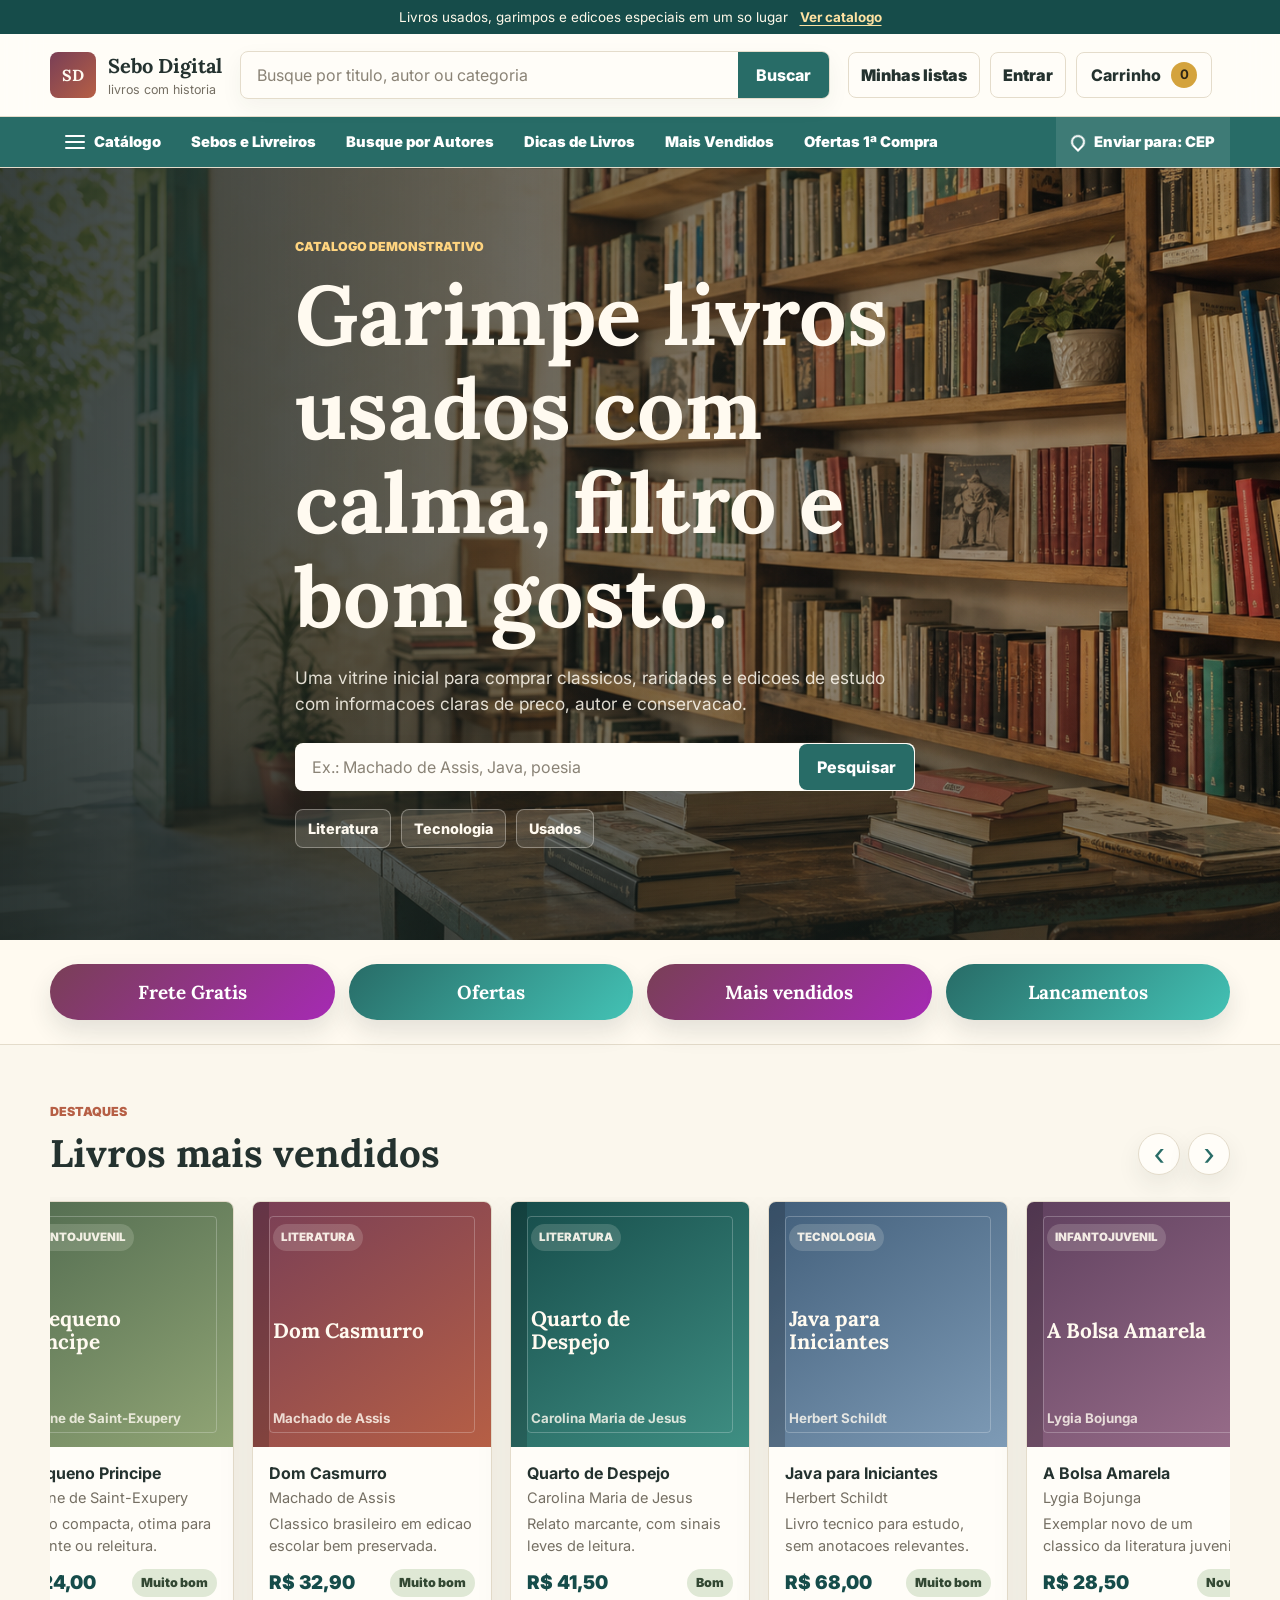
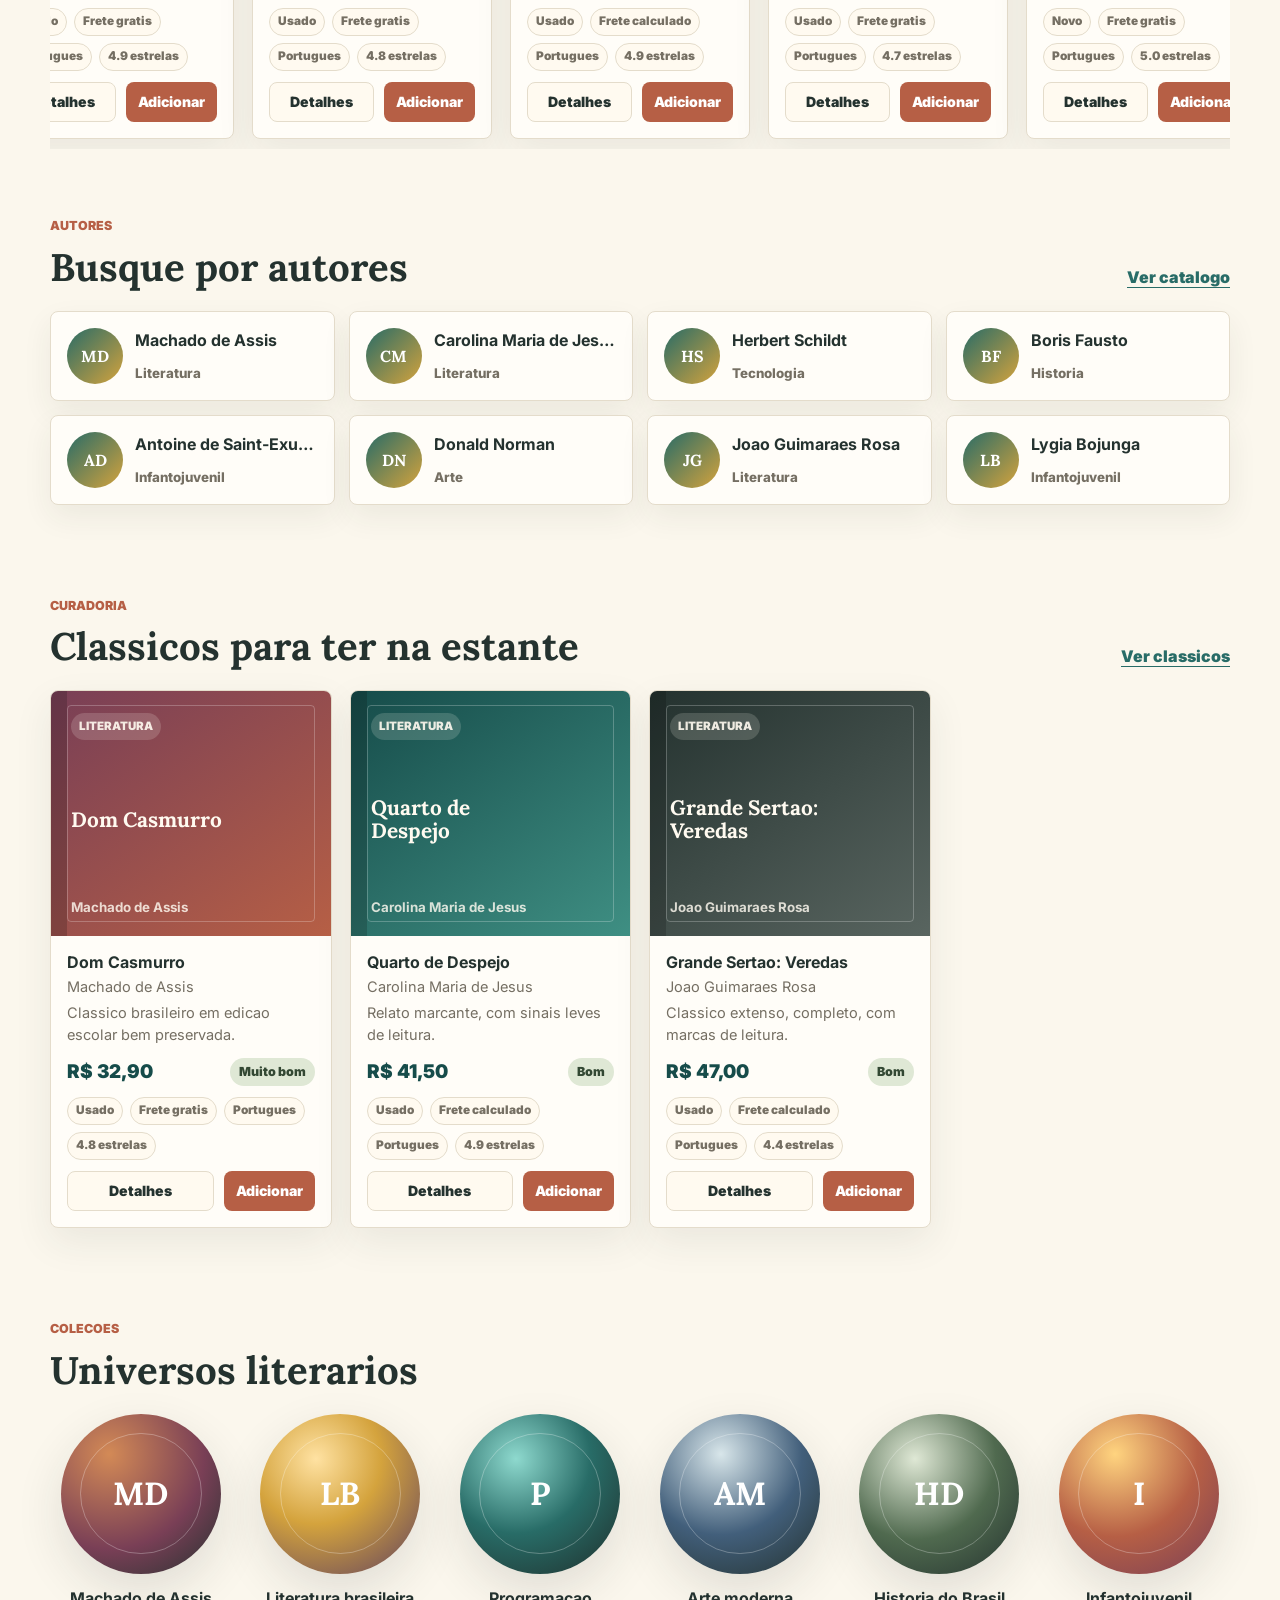
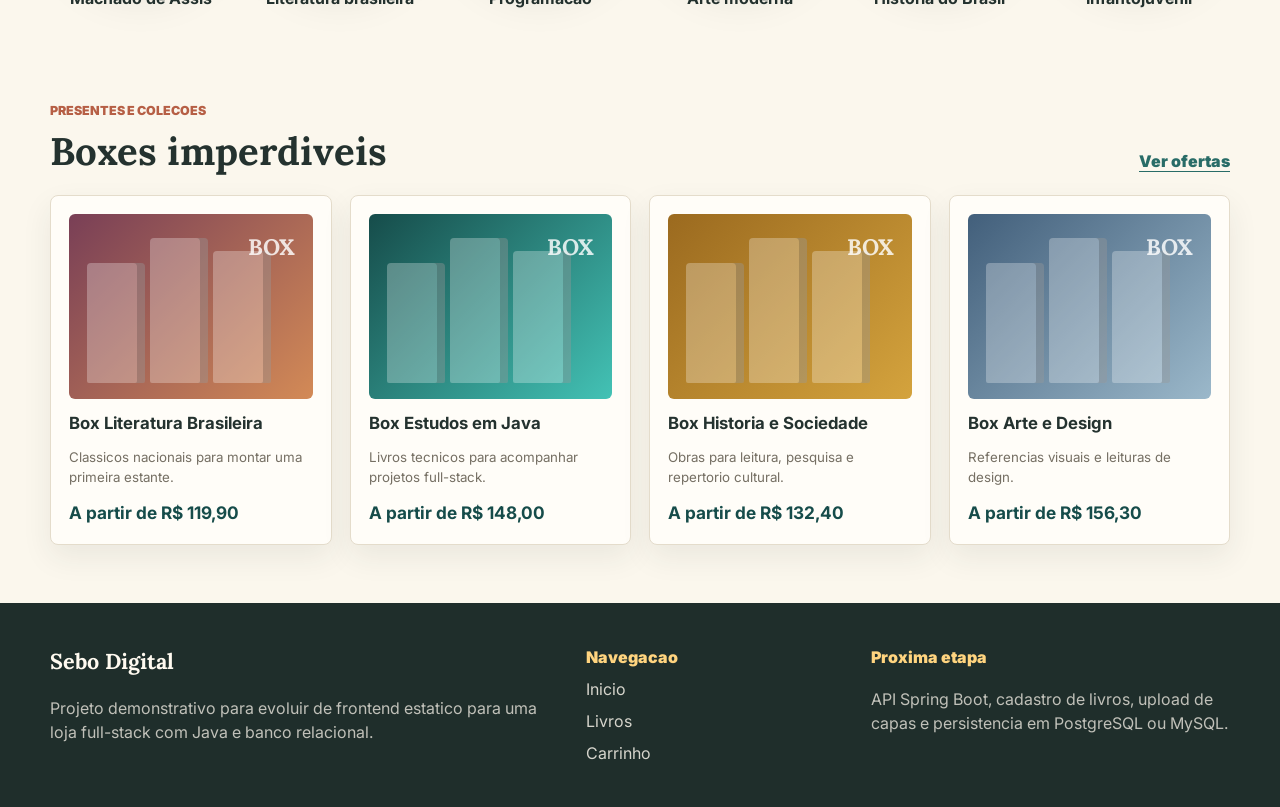
==== index.html @ 5de8d4dc "Add delivery ZIP code nav link" ====
<!DOCTYPE html>
<html lang="pt-BR">
<head>
  <meta charset="UTF-8">
  <meta name="viewport" content="width=device-width, initial-scale=1.0">
  <title>Sebo Digital | Livros usados com curadoria</title>
  <meta name="description" content="Sebo virtual demonstrativo com livros usados, raridades, categorias e carrinho de intencao de compra.">
  <link rel="preconnect" href="https://fonts.googleapis.com">
  <link rel="preconnect" href="https://fonts.gstatic.com" crossorigin>
  <link href="https://fonts.googleapis.com/css2?family=Inter:wght@400;500;600;700;800&family=Lora:wght@500;600;700&display=swap" rel="stylesheet">
  <link rel="stylesheet" href="assets/css/styles.css">
</head>
<body data-page="home">
  <header class="site-header">
    <div class="top-strip">
      <span>Livros usados, garimpos e edicoes especiais em um so lugar</span>
      <a href="livros.html">Ver catalogo</a>
    </div>

    <div class="header-main shell">
      <a class="brand" href="index.html" aria-label="Sebo Digital - inicio">
        <span class="brand-mark">SD</span>
        <span>
          <strong>Sebo Digital</strong>
          <small>livros com historia</small>
        </span>
      </a>

      <form class="header-search" data-search-form>
        <label class="sr-only" for="global-search">Buscar livro, autor ou categoria</label>
        <input id="global-search" name="q" type="search" placeholder="Busque por titulo, autor ou categoria">
        <button type="submit">Buscar</button>
      </form>

      <button class="menu-toggle" type="button" aria-label="Abrir menu" aria-expanded="false" data-menu-toggle>
        <span></span>
        <span></span>
        <span></span>
      </button>

      <div class="header-actions">
        <a class="wishlist-link" href="login.html?next=listas">Minhas listas</a>
        <div class="account-menu" data-account-menu>
          <a class="account-trigger" href="login.html" aria-haspopup="true" aria-expanded="false" data-account-trigger>Entrar</a>
          <div class="account-dropdown" role="menu">
            <a href="login.html">Acessar ou criar conta</a>
            <a href="login.html?next=pedidos">Meus pedidos</a>
            <a href="login.html?next=conta">Minha conta</a>
          </div>
        </div>
        <a class="cart-link" href="carrinho.html" aria-label="Ver carrinho">
          <span>Carrinho</span>
          <strong data-cart-count>0</strong>
        </a>
      </div>
    </div>

    <nav class="site-nav" data-site-nav>
      <div class="shell nav-inner">
        <div class="catalog-menu" data-catalog-menu>
          <a class="catalog-trigger" href="livros.html" aria-haspopup="true" aria-expanded="false" data-catalog-trigger>
            <span class="trigger-lines" aria-hidden="true"><span></span><span></span><span></span></span>
            Catálogo
          </a>
          <div class="mega-menu" role="menu">
            <div class="mega-feature">
              <span>Garimpo rápido</span>
              <strong>Explore livros usados por tema, estado e tipo de leitura.</strong>
              <a href="livros.html">Ver todos os livros</a>
            </div>
            <div class="mega-columns">
              <a href="livros.html?categoria=Literatura">Literatura brasileira</a>
              <a href="livros.html?categoria=Historia">História geral</a>
              <a href="livros.html?categoria=Infantojuvenil">Infantojuvenil</a>
              <a href="livros.html?categoria=Arte">Arte e design</a>
              <a href="livros.html?categoria=Tecnologia">Tecnologia</a>
              <a href="livros.html?frete=gratis">Frete gratis</a>
              <a href="livros.html?preco_max=40">Preço amigo</a>
              <a href="livros.html?categoria=Literatura&q=classico">Clássicos</a>
              <a href="livros.html">Ver todas as categorias</a>
            </div>
            <div class="mega-spotlight">
              <span>Destaque</span>
              <strong>Livros técnicos e profissionais</strong>
              <p>Uma área boa para estudar Java, design e produto sem pagar preço de livro novo.</p>
            </div>
          </div>
        </div>
        <a href="livros.html">Sebos e Livreiros</a>
        <a href="livros.html">Busque por Autores</a>
        <a href="index.html#dicas">Dicas de Livros</a>
        <a href="livros.html?ordenar=mais-vendidos">Mais Vendidos</a>
        <a href="livros.html?promo=true">Ofertas 1ª Compra</a>
        <a class="shipping-link" href="livros.html?frete=gratis">Enviar para: CEP</a>
      </div>
    </nav>
  </header>

  <main>
    <section class="home-hero">
      <div class="hero-media" role="img" aria-label="Interior acolhedor de uma livraria de livros usados"></div>
      <div class="shell hero-content">
        <p class="eyebrow">Catalogo demonstrativo</p>
        <h1>Garimpe livros usados com calma, filtro e bom gosto.</h1>
        <p class="hero-copy">Uma vitrine inicial para comprar classicos, raridades e edicoes de estudo com informacoes claras de preco, autor e conservacao.</p>
        <form class="hero-search" data-search-form>
          <label class="sr-only" for="hero-search">Buscar no catalogo</label>
          <input id="hero-search" name="q" type="search" placeholder="Ex.: Machado de Assis, Java, poesia">
          <button type="submit">Pesquisar</button>
        </form>
        <div class="hero-quick-links" aria-label="Categorias em destaque">
          <a href="livros.html?categoria=Literatura">Literatura</a>
          <a href="livros.html?categoria=Tecnologia">Tecnologia</a>
          <a href="livros.html?tipo=Usado">Usados</a>
        </div>
      </div>
    </section>

    <section class="section-band">
      <div class="shell promo-actions" aria-label="Atalhos de compra">
        <a class="promo-pill promo-pill-a" href="livros.html?frete=gratis">Frete Gratis</a>
        <a class="promo-pill promo-pill-b" href="livros.html?promo=true">Ofertas</a>
        <a class="promo-pill promo-pill-a" href="livros.html?ordenar=mais-vendidos">Mais vendidos</a>
        <a class="promo-pill promo-pill-b" href="livros.html?ano=2021">Lancamentos</a>
      </div>
    </section>

    <section class="content-section shell best-seller-section">
      <div class="section-heading">
        <div>
          <p class="eyebrow">Destaques</p>
          <h2>Livros mais vendidos</h2>
        </div>
        <div class="shelf-controls" aria-label="Controles da vitrine de mais vendidos">
          <button type="button" data-shelf-prev aria-label="Voltar livros">‹</button>
          <button type="button" data-shelf-next aria-label="Avancar livros">›</button>
        </div>
      </div>
      <div class="book-shelf" id="best-seller-shelf" tabindex="0" aria-label="Lista horizontal de livros mais vendidos"></div>
    </section>

    <section class="content-section shell discovery-section" id="dicas">
      <div class="section-heading">
        <div>
          <p class="eyebrow">Autores</p>
          <h2>Busque por autores</h2>
        </div>
        <a class="text-link" href="livros.html">Ver catalogo</a>
      </div>
      <div class="author-strip" id="author-strip"></div>
    </section>

    <section class="content-section shell discovery-section">
      <div class="section-heading">
        <div>
          <p class="eyebrow">Curadoria</p>
          <h2>Classicos para ter na estante</h2>
        </div>
        <a class="text-link" href="livros.html?categoria=Literatura">Ver classicos</a>
      </div>
      <div class="book-grid compact-grid" id="classic-books"></div>
    </section>

    <section class="content-section shell discovery-section">
      <div class="section-heading">
        <div>
          <p class="eyebrow">Colecoes</p>
          <h2>Universos literarios</h2>
        </div>
      </div>
      <div class="universe-grid" id="literary-universes"></div>
    </section>

    <section class="content-section shell discovery-section">
      <div class="section-heading">
        <div>
          <p class="eyebrow">Presentes e colecoes</p>
          <h2>Boxes imperdiveis</h2>
        </div>
        <a class="text-link" href="livros.html?promo=true">Ver ofertas</a>
      </div>
      <div class="box-grid" id="box-sets"></div>
    </section>
  </main>

  <footer class="site-footer">
    <div class="shell footer-grid">
      <div>
        <strong>Sebo Digital</strong>
        <p>Projeto demonstrativo para evoluir de frontend estatico para uma loja full-stack com Java e banco relacional.</p>
      </div>
      <div>
        <span>Navegacao</span>
        <a href="index.html">Inicio</a>
        <a href="livros.html">Livros</a>
        <a href="carrinho.html">Carrinho</a>
      </div>
      <div>
        <span>Proxima etapa</span>
        <p>API Spring Boot, cadastro de livros, upload de capas e persistencia em PostgreSQL ou MySQL.</p>
      </div>
    </div>
  </footer>

  <script src="assets/js/app.js"></script>
</body>
</html>
---- assets/css/styles.css ----
:root {
  --paper: #fbf7ed;
  --paper-strong: #f2ead8;
  --surface: #fffdf8;
  --surface-muted: #f7f2e7;
  --ink: #24322f;
  --ink-soft: #40514d;
  --muted: #756f63;
  --line: #e4dccb;
  --teal: #286c67;
  --teal-dark: #164c4a;
  --clay: #b65f45;
  --wine: #793f56;
  --gold: #d4a33d;
  --sage: #dfe8d5;
  --sky: #d8e6ea;
  --shadow: 0 18px 48px rgba(31, 42, 38, 0.12);
  --radius: 8px;
  --shell: min(1180px, calc(100% - 32px));
}

* {
  box-sizing: border-box;
}

html {
  scroll-behavior: smooth;
}

body {
  margin: 0;
  min-width: 320px;
  background: var(--paper);
  color: var(--ink);
  font-family: Inter, system-ui, -apple-system, BlinkMacSystemFont, "Segoe UI", sans-serif;
  font-size: 16px;
  line-height: 1.5;
}

body.nav-open {
  overflow: hidden;
}

img,
svg {
  display: block;
  max-width: 100%;
}

a {
  color: inherit;
  text-decoration: none;
}

button,
input,
select {
  font: inherit;
}

button {
  cursor: pointer;
}

:focus-visible {
  outline: 3px solid rgba(212, 163, 61, 0.65);
  outline-offset: 3px;
}

.shell {
  width: var(--shell);
  margin-inline: auto;
}

.sr-only {
  position: absolute;
  width: 1px;
  height: 1px;
  padding: 0;
  margin: -1px;
  overflow: hidden;
  clip: rect(0, 0, 0, 0);
  white-space: nowrap;
  border: 0;
}

.site-header {
  position: sticky;
  top: 0;
  z-index: 50;
  background: rgba(255, 253, 248, 0.95);
  border-bottom: 1px solid var(--line);
  backdrop-filter: blur(18px);
}

.top-strip {
  display: flex;
  align-items: center;
  justify-content: center;
  gap: 12px;
  min-height: 34px;
  padding: 6px 16px;
  background: var(--teal-dark);
  color: #fff9ea;
  font-size: 0.84rem;
}

.top-strip a {
  color: #ffe2a2;
  font-weight: 700;
  text-decoration: underline;
  text-decoration-thickness: 1px;
  text-underline-offset: 3px;
}

.header-main {
  display: grid;
  grid-template-columns: auto minmax(260px, 1fr) auto auto;
  align-items: center;
  gap: 18px;
  min-height: 82px;
}

.brand {
  display: inline-flex;
  align-items: center;
  gap: 12px;
  min-width: max-content;
}

.brand-mark {
  display: grid;
  place-items: center;
  width: 46px;
  height: 46px;
  border-radius: var(--radius);
  background: linear-gradient(135deg, var(--wine), var(--clay));
  color: #fffaf0;
  font-family: Lora, Georgia, serif;
  font-weight: 700;
}

.brand strong,
.brand small {
  display: block;
}

.brand strong {
  font-family: Lora, Georgia, serif;
  font-size: 1.25rem;
}

.brand small {
  color: var(--muted);
  font-size: 0.78rem;
}

.header-search,
.hero-search {
  display: grid;
  grid-template-columns: minmax(0, 1fr) auto;
  align-items: center;
  width: 100%;
  border: 1px solid var(--line);
  border-radius: var(--radius);
  background: var(--surface);
  box-shadow: 0 8px 22px rgba(36, 50, 47, 0.05);
  overflow: hidden;
}

.header-search input,
.hero-search input,
.filter-group input,
.filter-group select {
  width: 100%;
  min-height: 46px;
  border: 0;
  background: transparent;
  color: var(--ink);
}

.header-search input,
.hero-search input {
  padding: 0 16px;
}

.header-search input::placeholder,
.hero-search input::placeholder,
.filter-group input::placeholder {
  color: #8a8376;
}

.header-search button,
.hero-search button,
.primary-button,
.ghost-button,
.danger-button {
  display: inline-flex;
  align-items: center;
  justify-content: center;
  min-height: 46px;
  border: 0;
  border-radius: var(--radius);
  font-weight: 800;
}

.header-search button,
.hero-search button,
.primary-button {
  padding: 0 18px;
  background: var(--teal);
  color: #fff;
}

.header-search button {
  border-radius: 0;
}

.header-search button:hover,
.hero-search button:hover,
.primary-button:hover {
  background: var(--teal-dark);
}

.primary-button:disabled {
  cursor: not-allowed;
  background: #9fb7b3;
}

.header-actions {
  display: flex;
  align-items: center;
  justify-content: flex-end;
  gap: 10px;
}

.wishlist-link,
.account-trigger {
  display: inline-flex;
  align-items: center;
  justify-content: center;
  min-height: 46px;
  padding: 0 12px;
  border: 1px solid var(--line);
  border-radius: var(--radius);
  background: var(--surface);
  color: var(--ink);
  font-weight: 900;
  white-space: nowrap;
}

.wishlist-link:hover,
.account-menu:hover .account-trigger,
.account-menu:focus-within .account-trigger,
.account-menu.is-account-open .account-trigger {
  border-color: rgba(40, 108, 103, 0.4);
  color: var(--teal);
}

.account-menu {
  position: relative;
}

.account-dropdown {
  position: absolute;
  top: calc(100% + 10px);
  right: 0;
  z-index: 70;
  display: grid;
  min-width: 220px;
  padding: 8px;
  border: 1px solid var(--line);
  border-radius: var(--radius);
  background: var(--surface);
  box-shadow: var(--shadow);
  opacity: 0;
  visibility: hidden;
  transform: translateY(-6px);
  pointer-events: none;
  transition: opacity 160ms ease, transform 160ms ease, visibility 160ms ease;
}

.account-menu:hover .account-dropdown,
.account-menu:focus-within .account-dropdown,
.account-menu.is-account-open .account-dropdown {
  opacity: 1;
  visibility: visible;
  transform: translateY(0);
  pointer-events: auto;
}

.account-dropdown a {
  display: flex;
  align-items: center;
  min-height: 42px;
  padding: 9px 10px;
  border-radius: 6px;
  color: var(--ink-soft);
  font-weight: 800;
}

.account-dropdown a:hover {
  background: #fffaf0;
  color: var(--teal);
}

.cart-link {
  display: inline-flex;
  align-items: center;
  justify-content: center;
  gap: 10px;
  min-height: 46px;
  padding: 0 14px;
  border: 1px solid var(--line);
  border-radius: var(--radius);
  background: var(--surface);
  color: var(--ink);
  font-weight: 800;
}

.cart-link strong {
  display: grid;
  place-items: center;
  min-width: 26px;
  height: 26px;
  padding: 0 7px;
  border-radius: 999px;
  background: var(--gold);
  color: #2e2615;
  font-size: 0.82rem;
}

.menu-toggle {
  display: none;
  width: 46px;
  height: 46px;
  border: 1px solid var(--line);
  border-radius: var(--radius);
  background: var(--surface);
  padding: 11px;
}

.menu-toggle span {
  display: block;
  height: 2px;
  margin: 5px 0;
  border-radius: 999px;
  background: var(--ink);
}

.site-nav {
  border-top: 1px solid var(--line);
  background: var(--teal);
  color: #fff;
}

.nav-inner {
  display: flex;
  align-items: center;
  gap: 0;
  min-height: 50px;
  position: relative;
}

.nav-inner > a,
.catalog-trigger {
  flex: 0 0 auto;
  display: inline-flex;
  align-items: center;
  gap: 9px;
  min-height: 50px;
  padding: 0 15px;
  color: #fff;
  font-size: 0.92rem;
  font-weight: 900;
}

.nav-inner > a:hover,
.catalog-menu:hover .catalog-trigger,
.catalog-menu:focus-within .catalog-trigger,
.catalog-menu.is-catalog-open .catalog-trigger {
  background: var(--teal-dark);
}

.shipping-link {
  margin-left: auto;
  background: rgba(255, 250, 240, 0.1);
}

.shipping-link::before {
  content: "";
  width: 10px;
  height: 10px;
  border: 2px solid currentColor;
  border-radius: 50% 50% 50% 0;
  transform: rotate(-45deg);
}

.catalog-menu {
  position: static;
}

.trigger-lines {
  display: grid;
  gap: 4px;
  width: 20px;
}

.trigger-lines span {
  display: block;
  height: 2px;
  border-radius: 999px;
  background: currentColor;
}

.mega-menu {
  position: absolute;
  left: 0;
  right: 0;
  top: 100%;
  z-index: 60;
  display: grid;
  grid-template-columns: 260px minmax(0, 1fr) 260px;
  gap: 24px;
  padding: 24px;
  border: 1px solid var(--line);
  border-top: 0;
  border-radius: 0 0 var(--radius) var(--radius);
  background: var(--surface);
  color: var(--ink);
  box-shadow: var(--shadow);
  opacity: 0;
  visibility: hidden;
  transform: translateY(-8px);
  pointer-events: none;
  transition: opacity 160ms ease, transform 160ms ease, visibility 160ms ease;
}

.catalog-menu:hover .mega-menu,
.catalog-menu:focus-within .mega-menu,
.catalog-menu.is-catalog-open .mega-menu {
  opacity: 1;
  visibility: visible;
  transform: translateY(0);
  pointer-events: auto;
}

.mega-feature,
.mega-spotlight {
  display: grid;
  align-content: start;
  gap: 10px;
  padding: 18px;
  border-radius: var(--radius);
}

.mega-feature {
  background: #f2dfd9;
}

.mega-spotlight {
  background: var(--sage);
}

.mega-feature span,
.mega-spotlight span {
  color: var(--clay);
  font-size: 0.76rem;
  font-weight: 900;
  text-transform: uppercase;
}

.mega-feature strong,
.mega-spotlight strong {
  font-family: Lora, Georgia, serif;
  font-size: 1.25rem;
  line-height: 1.18;
}

.mega-feature p,
.mega-spotlight p {
  margin: 0;
  color: var(--muted);
  font-size: 0.92rem;
}

.mega-feature a {
  width: fit-content;
  margin-top: 8px;
  color: var(--teal);
  font-weight: 900;
  text-decoration: underline;
  text-underline-offset: 4px;
}

.mega-columns {
  display: grid;
  grid-template-columns: repeat(3, minmax(130px, 1fr));
  gap: 12px 26px;
  align-content: start;
}

.mega-columns a {
  color: var(--ink-soft);
  font-weight: 700;
}

.mega-columns a:hover {
  color: var(--teal);
  text-decoration: underline;
  text-underline-offset: 4px;
}

.home-hero {
  position: relative;
  min-height: 560px;
  display: grid;
  align-items: center;
  isolation: isolate;
  overflow: hidden;
}

.hero-media {
  position: absolute;
  inset: 0;
  z-index: -2;
  background-image: url("../img/hero-sebo.png");
  background-position: center;
  background-size: cover;
}

.home-hero::after {
  content: "";
  position: absolute;
  inset: 0;
  z-index: -1;
  background:
    linear-gradient(90deg, rgba(20, 31, 29, 0.84), rgba(20, 31, 29, 0.5) 45%, rgba(20, 31, 29, 0.18)),
    linear-gradient(0deg, rgba(20, 31, 29, 0.4), transparent 34%);
}

.hero-content {
  max-width: 690px;
  padding: 70px 0 92px;
  color: #fffaf0;
}

.eyebrow {
  margin: 0 0 10px;
  color: var(--clay);
  font-size: 0.78rem;
  font-weight: 900;
  text-transform: uppercase;
}

.home-hero .eyebrow {
  color: #ffd47f;
}

h1,
h2,
h3 {
  margin: 0;
  font-family: Lora, Georgia, serif;
  line-height: 1.12;
}

.hero-content h1 {
  max-width: 660px;
  font-size: clamp(2.35rem, 7vw, 5.25rem);
}

.hero-copy {
  max-width: 590px;
  margin: 22px 0 26px;
  color: rgba(255, 250, 240, 0.86);
  font-size: 1.08rem;
}

.hero-search {
  max-width: 620px;
  border-color: rgba(255, 250, 240, 0.36);
}

.hero-search input {
  background: rgba(255, 253, 248, 0.96);
}

.hero-quick-links {
  display: flex;
  flex-wrap: wrap;
  gap: 10px;
  margin-top: 18px;
}

.hero-quick-links a {
  min-height: 36px;
  padding: 8px 12px;
  border: 1px solid rgba(255, 250, 240, 0.34);
  border-radius: var(--radius);
  background: rgba(255, 250, 240, 0.12);
  color: #fffaf0;
  font-size: 0.9rem;
  font-weight: 800;
}

.section-band {
  padding: 24px 0;
  background: #fffaf0;
  border-bottom: 1px solid var(--line);
}

.promo-actions {
  display: grid;
  grid-template-columns: repeat(4, minmax(0, 1fr));
  gap: 14px;
}

.promo-pill {
  display: inline-flex;
  align-items: center;
  justify-content: center;
  min-height: 56px;
  padding: 0 18px;
  border-radius: 999px;
  color: #fff;
  font-family: Lora, Georgia, serif;
  font-size: 1.18rem;
  font-weight: 900;
  text-align: center;
  box-shadow: 0 12px 24px rgba(36, 50, 47, 0.12);
}

.promo-pill-a {
  background: linear-gradient(135deg, var(--wine), #a62ab4);
}

.promo-pill-b {
  background: linear-gradient(135deg, var(--teal), #43c2b5);
}

.promo-pill:hover {
  transform: translateY(-2px);
  box-shadow: 0 16px 30px rgba(36, 50, 47, 0.16);
}

.category-grid {
  display: grid;
  grid-template-columns: repeat(4, minmax(0, 1fr));
  gap: 14px;
}

.category-tile {
  min-height: 116px;
  display: flex;
  flex-direction: column;
  justify-content: space-between;
  padding: 18px;
  border: 1px solid var(--line);
  border-radius: var(--radius);
  background: var(--surface);
}

.category-tile:nth-child(2) {
  background: linear-gradient(135deg, #fffdf8, var(--sky));
}

.category-tile:nth-child(3) {
  background: linear-gradient(135deg, #fffdf8, var(--sage));
}

.category-tile:nth-child(4) {
  background: linear-gradient(135deg, #fffdf8, #f2dfd9);
}

.category-tile span {
  font-weight: 800;
}

.category-tile strong {
  color: var(--teal);
  font-size: 0.88rem;
}

.content-section {
  padding: 58px 0;
}

.section-heading,
.results-toolbar {
  display: flex;
  align-items: end;
  justify-content: space-between;
  gap: 18px;
  margin-bottom: 22px;
}

.section-heading h2,
.page-title h1 {
  font-size: clamp(1.8rem, 3vw, 2.7rem);
}

.shelf-controls {
  display: flex;
  align-items: center;
  gap: 8px;
}

.shelf-controls button {
  display: grid;
  place-items: center;
  width: 42px;
  height: 42px;
  border: 1px solid var(--line);
  border-radius: 50%;
  background: var(--surface);
  color: var(--teal);
  font-size: 2rem;
  line-height: 1;
  box-shadow: 0 10px 24px rgba(36, 50, 47, 0.08);
}

.shelf-controls button:hover {
  background: var(--teal);
  color: #fff;
}

.text-link {
  color: var(--teal);
  font-weight: 900;
  text-decoration: underline;
  text-underline-offset: 4px;
}

.book-grid {
  display: grid;
  grid-template-columns: repeat(4, minmax(0, 1fr));
  gap: 18px;
}

.book-shelf {
  display: grid;
  grid-auto-flow: column;
  grid-auto-columns: minmax(240px, 285px);
  gap: 18px;
  overflow-x: hidden;
  overscroll-behavior-inline: contain;
  padding: 4px 2px 10px;
  scrollbar-width: none;
}

.book-shelf::-webkit-scrollbar {
  display: none;
}

.book-shelf .book-card {
  min-width: 0;
}

.compact-grid {
  grid-template-columns: repeat(4, minmax(0, 1fr));
}

.best-seller-section {
  padding-bottom: 34px;
}

.discovery-section {
  padding-top: 34px;
}

.book-card {
  display: flex;
  flex-direction: column;
  min-width: 0;
  border: 1px solid var(--line);
  border-radius: var(--radius);
  background: var(--surface);
  box-shadow: 0 14px 38px rgba(36, 50, 47, 0.08);
  overflow: hidden;
}

.book-card-body {
  display: flex;
  flex: 1;
  flex-direction: column;
  gap: 11px;
  padding: 16px;
}

.book-cover {
  position: relative;
  display: flex;
  flex-direction: column;
  justify-content: space-between;
  min-height: 245px;
  padding: 22px 20px 18px;
  color: #fffaf0;
  overflow: hidden;
}

.book-cover::before {
  content: "";
  position: absolute;
  inset: 0 auto 0 0;
  width: 16px;
  background: rgba(0, 0, 0, 0.18);
}

.book-cover::after {
  content: "";
  position: absolute;
  inset: 14px 16px;
  border: 1px solid rgba(255, 255, 255, 0.24);
  border-radius: 4px;
  pointer-events: none;
}

.book-cover strong,
.book-cover small,
.cover-category {
  position: relative;
  z-index: 1;
}

.book-cover strong {
  max-width: 13ch;
  font-family: Lora, Georgia, serif;
  font-size: 1.3rem;
  line-height: 1.12;
}

.book-cover small {
  color: rgba(255, 250, 240, 0.82);
  font-weight: 700;
}

.cover-category {
  width: fit-content;
  max-width: 100%;
  padding: 5px 8px;
  border-radius: 999px;
  background: rgba(255, 250, 240, 0.16);
  color: rgba(255, 250, 240, 0.9);
  font-size: 0.72rem;
  font-weight: 900;
  text-transform: uppercase;
}

.cover-burgundy {
  background: linear-gradient(145deg, #793f56, #b65f45);
}

.cover-teal {
  background: linear-gradient(145deg, #164c4a, #3f8f83);
}

.cover-gold {
  background: linear-gradient(145deg, #9b6a1f, #d4a33d);
}

.cover-blue {
  background: linear-gradient(145deg, #425f7b, #7e9bb6);
}

.cover-sage {
  background: linear-gradient(145deg, #506a4f, #91a575);
}

.cover-ink {
  background: linear-gradient(145deg, #24322f, #596560);
}

.cover-clay {
  background: linear-gradient(145deg, #a34d3a, #d38a56);
}

.cover-violet {
  background: linear-gradient(145deg, #60415f, #9a6e8b);
}

.book-meta {
  display: grid;
  gap: 4px;
}

.book-meta h3 {
  font-family: Inter, system-ui, sans-serif;
  font-size: 1rem;
  line-height: 1.3;
}

.book-meta p {
  margin: 0;
  color: var(--muted);
  font-size: 0.91rem;
}

.book-price-row {
  display: flex;
  align-items: center;
  justify-content: space-between;
  gap: 10px;
  margin-top: auto;
}

.price {
  color: var(--teal-dark);
  font-size: 1.18rem;
  font-weight: 900;
}

.condition-badge {
  display: inline-flex;
  align-items: center;
  min-height: 28px;
  padding: 5px 9px;
  border-radius: 999px;
  background: var(--sage);
  color: #334833;
  font-size: 0.78rem;
  font-weight: 900;
  white-space: nowrap;
}

.book-tags {
  display: flex;
  flex-wrap: wrap;
  gap: 7px;
}

.book-tags span {
  display: inline-flex;
  align-items: center;
  min-height: 25px;
  padding: 4px 8px;
  border: 1px solid var(--line);
  border-radius: 999px;
  background: #fffaf0;
  color: var(--muted);
  font-size: 0.74rem;
  font-weight: 900;
}

.book-actions {
  display: grid;
  grid-template-columns: 1fr auto;
  gap: 10px;
}

.author-strip {
  display: grid;
  grid-template-columns: repeat(4, minmax(0, 1fr));
  gap: 14px;
}

.author-chip {
  display: grid;
  grid-template-columns: 56px minmax(0, 1fr);
  gap: 12px;
  align-items: center;
  min-height: 88px;
  padding: 16px;
  border: 1px solid var(--line);
  border-radius: var(--radius);
  background: var(--surface);
  box-shadow: 0 12px 30px rgba(36, 50, 47, 0.07);
}

.author-chip span {
  grid-row: span 2;
  display: grid;
  place-items: center;
  width: 56px;
  height: 56px;
  border-radius: 50%;
  background: linear-gradient(135deg, var(--teal), var(--gold));
  color: #fff;
  font-family: Lora, Georgia, serif;
  font-weight: 900;
}

.author-chip strong {
  min-width: 0;
  overflow: hidden;
  text-overflow: ellipsis;
  white-space: nowrap;
}

.author-chip small {
  color: var(--muted);
  font-weight: 800;
}

.universe-grid {
  display: grid;
  grid-template-columns: repeat(6, minmax(0, 1fr));
  gap: 18px;
}

.universe-card {
  display: grid;
  justify-items: center;
  gap: 12px;
  color: var(--ink);
  text-align: center;
  font-weight: 900;
}

.universe-card span {
  position: relative;
  display: grid;
  place-items: center;
  width: min(100%, 160px);
  aspect-ratio: 1;
  border-radius: 50%;
  color: #fff;
  font-family: Lora, Georgia, serif;
  font-size: 2rem;
  box-shadow: var(--shadow);
  overflow: hidden;
}

.universe-card span::after {
  content: "";
  position: absolute;
  inset: 12%;
  border: 1px solid rgba(255, 255, 255, 0.28);
  border-radius: inherit;
}

.universe-wine span {
  background: radial-gradient(circle at 30% 25%, #d38a56, #793f56 58%, #24322f);
}

.universe-gold span {
  background: radial-gradient(circle at 35% 28%, #ffe2a2, #d4a33d 42%, #60415f);
}

.universe-teal span {
  background: radial-gradient(circle at 35% 28%, #8ed9ce, #286c67 48%, #1f2e2b);
}

.universe-blue span {
  background: radial-gradient(circle at 38% 25%, #d8e6ea, #425f7b 52%, #24322f);
}

.universe-sage span {
  background: radial-gradient(circle at 35% 28%, #dfe8d5, #506a4f 52%, #24322f);
}

.universe-clay span {
  background: radial-gradient(circle at 35% 25%, #ffd47f, #b65f45 52%, #793f56);
}

.box-grid {
  display: grid;
  grid-template-columns: repeat(4, minmax(0, 1fr));
  gap: 18px;
}

.box-card {
  display: grid;
  gap: 12px;
  padding: 18px;
  border: 1px solid var(--line);
  border-radius: var(--radius);
  background: var(--surface);
  box-shadow: 0 12px 30px rgba(36, 50, 47, 0.08);
}

.box-visual {
  position: relative;
  display: flex;
  align-items: end;
  gap: 5px;
  min-height: 185px;
  padding: 18px 18px 16px;
  border-radius: 6px;
  overflow: hidden;
}

.box-visual::after {
  content: "BOX";
  position: absolute;
  right: 18px;
  top: 16px;
  color: rgba(255, 255, 255, 0.82);
  font-family: Lora, Georgia, serif;
  font-size: 1.4rem;
  font-weight: 900;
}

.box-visual i {
  display: block;
  width: 28%;
  min-height: 120px;
  border-radius: 4px 4px 2px 2px;
  background: rgba(255, 255, 255, 0.28);
  box-shadow: inset -8px 0 rgba(0, 0, 0, 0.16);
}

.box-visual i:nth-child(2) {
  min-height: 145px;
}

.box-visual i:nth-child(3) {
  min-height: 132px;
}

.box-wine {
  background: linear-gradient(135deg, #793f56, #d38a56);
}

.box-teal {
  background: linear-gradient(135deg, #164c4a, #43c2b5);
}

.box-gold {
  background: linear-gradient(135deg, #9b6a1f, #d4a33d);
}

.box-blue {
  background: linear-gradient(135deg, #425f7b, #9bb8ca);
}

.box-card strong {
  font-size: 1.05rem;
}

.box-card small {
  color: var(--muted);
}

.box-card b {
  color: var(--teal-dark);
  font-size: 1.08rem;
}

.details-link,
.mini-button {
  display: inline-flex;
  align-items: center;
  justify-content: center;
  min-height: 40px;
  padding: 0 12px;
  border-radius: var(--radius);
  font-size: 0.88rem;
  font-weight: 900;
}

.details-link {
  border: 1px solid var(--line);
  background: #fffaf0;
}

.mini-button {
  border: 0;
  background: var(--clay);
  color: #fff;
}

.mini-button:hover {
  background: #9c4e39;
}

.split-section {
  display: grid;
  grid-template-columns: minmax(0, 0.9fr) minmax(320px, 1fr);
  gap: 28px;
  align-items: stretch;
}

.reading-note,
.condition-list {
  border-radius: var(--radius);
}

.reading-note {
  padding: 34px;
  background: var(--teal-dark);
  color: #fffaf0;
}

.reading-note .eyebrow {
  color: #ffd47f;
}

.reading-note h2 {
  font-size: clamp(1.8rem, 3.4vw, 3rem);
}

.reading-note p:last-child {
  margin-bottom: 0;
  color: rgba(255, 250, 240, 0.8);
}

.condition-list {
  display: grid;
  gap: 12px;
}

.condition-list div {
  display: grid;
  gap: 6px;
  padding: 22px;
  border: 1px solid var(--line);
  border-radius: var(--radius);
  background: var(--surface);
}

.condition-list strong {
  font-size: 1.05rem;
}

.condition-list span {
  color: var(--muted);
}

.page-title {
  padding: 48px 0 28px;
}

.page-title p:last-child {
  max-width: 660px;
  margin: 12px 0 0;
  color: var(--muted);
}

.catalog-layout {
  display: grid;
  grid-template-columns: 320px minmax(0, 1fr);
  gap: 24px;
  align-items: start;
  padding-bottom: 62px;
}

.filters-panel,
.summary-panel {
  position: sticky;
  top: 150px;
  display: grid;
  gap: 16px;
  padding: 18px;
  border: 1px solid var(--line);
  border-radius: var(--radius);
  background: var(--surface);
  box-shadow: 0 14px 38px rgba(36, 50, 47, 0.08);
}

.filters-panel {
  max-height: calc(100vh - 176px);
  overflow: auto;
  scrollbar-width: thin;
}

.filters-panel-title {
  display: grid;
  gap: 2px;
  padding-bottom: 12px;
  border-bottom: 1px solid var(--line);
}

.filters-panel-title strong {
  font-family: Lora, Georgia, serif;
  font-size: 1.25rem;
}

.filters-panel-title span {
  color: var(--muted);
  font-size: 0.86rem;
}

.filter-group {
  display: grid;
  gap: 7px;
}

.filter-group label {
  color: var(--ink-soft);
  font-size: 0.84rem;
  font-weight: 900;
}

.filter-group input,
.filter-group select {
  padding: 0 12px;
  border: 1px solid var(--line);
  border-radius: var(--radius);
  background: #fffaf0;
}

.price-grid {
  display: grid;
  grid-template-columns: 1fr 1fr;
  gap: 10px;
}

.check-list {
  gap: 9px;
}

.check-filter {
  display: flex;
  align-items: center;
  gap: 10px;
  min-height: 42px;
  padding: 9px 11px;
  border: 1px solid var(--line);
  border-radius: var(--radius);
  background: #fffaf0;
  color: var(--ink-soft);
  font-weight: 800;
}

.check-filter input {
  width: 18px;
  min-height: 18px;
  padding: 0;
  border: 0;
  background: transparent;
  accent-color: var(--teal);
}

.ghost-button,
.danger-button {
  min-height: 42px;
  padding: 0 14px;
}

.ghost-button {
  border: 1px solid var(--line);
  background: #fffaf0;
  color: var(--ink);
}

.danger-button {
  background: #f5dfd8;
  color: #843d2c;
}

.results-toolbar {
  align-items: center;
  padding: 14px 16px;
  border: 1px solid var(--line);
  border-radius: var(--radius);
  background: rgba(255, 253, 248, 0.78);
}

.results-toolbar span {
  color: var(--muted);
  font-size: 0.9rem;
}

.catalog-grid {
  grid-template-columns: repeat(3, minmax(0, 1fr));
}

.empty-state {
  grid-column: 1 / -1;
  padding: 36px;
  border: 1px dashed #c9bfa9;
  border-radius: var(--radius);
  background: rgba(255, 253, 248, 0.7);
  text-align: center;
}

.empty-state h2,
.empty-state h3 {
  margin-bottom: 8px;
  font-family: Inter, system-ui, sans-serif;
}

.empty-state p {
  margin: 0;
  color: var(--muted);
}

.breadcrumb {
  display: flex;
  align-items: center;
  gap: 8px;
  padding: 26px 0 0;
  color: var(--muted);
  font-size: 0.9rem;
}

.breadcrumb a {
  color: var(--teal);
  font-weight: 800;
}

.book-detail {
  display: grid;
  grid-template-columns: minmax(260px, 380px) minmax(0, 1fr);
  gap: 34px;
  align-items: start;
  padding: 28px 0 20px;
}

.detail-cover-wrap {
  padding: 18px;
  border: 1px solid var(--line);
  border-radius: var(--radius);
  background: var(--surface);
  box-shadow: var(--shadow);
}

.detail-cover-wrap .book-cover {
  min-height: 500px;
  border-radius: 6px;
}

.detail-cover-wrap .book-cover strong {
  font-size: 2.1rem;
}

.detail-panel {
  display: grid;
  gap: 20px;
}

.detail-main {
  padding: 28px;
  border: 1px solid var(--line);
  border-radius: var(--radius);
  background: var(--surface);
}

.detail-main h1 {
  font-size: clamp(2rem, 4vw, 3.4rem);
}

.detail-author {
  margin: 10px 0 0;
  color: var(--muted);
  font-size: 1.05rem;
}

.detail-description {
  margin: 18px 0 0;
  color: var(--ink-soft);
}

.detail-buy {
  display: grid;
  grid-template-columns: 1fr auto;
  gap: 14px;
  align-items: center;
  margin-top: 24px;
  padding-top: 22px;
  border-top: 1px solid var(--line);
}

.detail-buy .price {
  font-size: 1.75rem;
}

.info-grid {
  display: grid;
  grid-template-columns: repeat(2, minmax(0, 1fr));
  gap: 12px;
}

.info-card {
  display: grid;
  gap: 4px;
  padding: 16px;
  border: 1px solid var(--line);
  border-radius: var(--radius);
  background: #fffaf0;
}

.info-card span {
  color: var(--muted);
  font-size: 0.82rem;
  font-weight: 800;
}

.info-card strong {
  color: var(--ink);
}

.detail-list {
  margin: 0;
  padding: 0;
  list-style: none;
  display: grid;
  gap: 10px;
}

.detail-list li {
  padding-left: 20px;
  position: relative;
  color: var(--ink-soft);
}

.detail-list li::before {
  content: "";
  position: absolute;
  left: 0;
  top: 0.65em;
  width: 8px;
  height: 8px;
  border-radius: 50%;
  background: var(--gold);
}

.cart-layout {
  display: grid;
  grid-template-columns: minmax(0, 1fr) 340px;
  gap: 24px;
  align-items: start;
  padding-bottom: 62px;
}

.cart-items {
  display: grid;
  gap: 14px;
}

.cart-item {
  display: grid;
  grid-template-columns: 92px minmax(0, 1fr) auto;
  gap: 16px;
  align-items: center;
  padding: 16px;
  border: 1px solid var(--line);
  border-radius: var(--radius);
  background: var(--surface);
}

.cart-item .book-cover {
  min-height: 130px;
  padding: 14px 13px 11px;
}

.cart-item .book-cover strong {
  font-size: 0.78rem;
}

.cart-item .book-cover small,
.cart-item .cover-category {
  display: none;
}

.cart-item-info {
  min-width: 0;
}

.cart-item-info h2 {
  font-family: Inter, system-ui, sans-serif;
  font-size: 1.05rem;
}

.cart-item-info p {
  margin: 6px 0 0;
  color: var(--muted);
}

.quantity-control {
  display: flex;
  align-items: center;
  gap: 8px;
  margin-top: 12px;
}

.quantity-control button {
  display: grid;
  place-items: center;
  width: 34px;
  height: 34px;
  border: 1px solid var(--line);
  border-radius: var(--radius);
  background: #fffaf0;
  font-weight: 900;
}

.quantity-control span {
  min-width: 28px;
  text-align: center;
  font-weight: 900;
}

.cart-item-total {
  display: grid;
  gap: 12px;
  justify-items: end;
  min-width: 120px;
}

.summary-panel h2 {
  font-family: Inter, system-ui, sans-serif;
  font-size: 1.18rem;
}

.summary-line {
  display: flex;
  justify-content: space-between;
  gap: 12px;
  color: var(--muted);
}

.summary-line strong {
  color: var(--ink);
}

.summary-total {
  display: flex;
  justify-content: space-between;
  gap: 12px;
  padding-top: 14px;
  border-top: 1px solid var(--line);
  font-size: 1.15rem;
  font-weight: 900;
}

.summary-note {
  margin: 0;
  color: var(--muted);
  font-size: 0.9rem;
}

.toast {
  position: fixed;
  right: 18px;
  bottom: 18px;
  z-index: 80;
  max-width: min(360px, calc(100vw - 36px));
  padding: 14px 16px;
  border-radius: var(--radius);
  background: var(--teal-dark);
  color: #fff;
  box-shadow: var(--shadow);
  transform: translateY(16px);
  opacity: 0;
  pointer-events: none;
  transition: opacity 160ms ease, transform 160ms ease;
}

.toast.is-visible {
  transform: translateY(0);
  opacity: 1;
}

.site-footer {
  padding: 42px 0;
  background: #1f2e2b;
  color: #fffaf0;
}

.auth-header {
  border-bottom: 4px solid var(--teal);
  background: var(--surface);
}

.auth-header-inner {
  display: flex;
  align-items: center;
  justify-content: space-between;
  gap: 18px;
  min-height: 86px;
}

.auth-page {
  min-height: calc(100vh - 86px);
  padding: 42px 0 58px;
  background: #fffdf8;
}

.auth-layout {
  display: grid;
  grid-template-columns: 1fr 1px 1fr;
  gap: 44px;
  align-items: start;
}

.auth-layout::before {
  content: "";
  grid-column: 2;
  grid-row: 1;
  width: 1px;
  height: 100%;
  min-height: 286px;
  background: var(--line);
}

.auth-panel {
  display: grid;
  gap: 18px;
  padding: 4px 0;
}

.auth-panel:first-child {
  grid-column: 1;
}

.auth-panel:last-child {
  grid-column: 3;
}

.auth-copy {
  display: grid;
  gap: 8px;
  margin-bottom: 4px;
}

.auth-copy h1,
.auth-copy h2 {
  font-size: clamp(1.8rem, 3vw, 2.55rem);
}

.auth-copy p {
  max-width: 430px;
  margin: 0;
  color: var(--muted);
}

.password-field {
  position: relative;
}

.password-field input {
  padding-right: 86px;
}

.password-field button {
  position: absolute;
  right: 8px;
  bottom: 7px;
  min-height: 32px;
  padding: 0 9px;
  border: 0;
  border-radius: 6px;
  background: transparent;
  color: var(--teal);
  font-size: 0.82rem;
  font-weight: 900;
}

.auth-muted-link {
  width: fit-content;
  color: var(--ink-soft);
  font-weight: 700;
  text-decoration: underline;
  text-underline-offset: 4px;
}

.auth-benefits {
  display: grid;
  gap: 8px;
  padding: 16px;
  border: 1px solid var(--line);
  border-radius: var(--radius);
  background: #fffaf0;
}

.auth-benefits strong {
  color: var(--ink);
}

.auth-benefits span {
  color: var(--muted);
}

.social-login {
  display: grid;
  justify-items: center;
  gap: 18px;
  margin-top: 50px;
  text-align: center;
}

.social-login p {
  margin: 0;
  color: var(--ink-soft);
}

.social-login > a {
  color: var(--teal);
  font-weight: 900;
}

.social-actions {
  display: flex;
  flex-wrap: wrap;
  justify-content: center;
  gap: 14px;
}

.social-button {
  display: inline-flex;
  align-items: center;
  justify-content: center;
  gap: 12px;
  min-width: 260px;
  min-height: 44px;
  padding: 0 16px;
  border: 1px solid var(--line);
  border-radius: var(--radius);
  background: var(--surface);
  color: var(--ink);
  font-weight: 900;
}

.social-button span {
  display: grid;
  place-items: center;
  width: 28px;
  height: 28px;
  border-radius: 50%;
  background: #fff;
  font-weight: 900;
}

.facebook-button {
  background: #40589b;
  color: #fff;
}

.google-button span {
  color: #4285f4;
}

.footer-grid {
  display: grid;
  grid-template-columns: 1.4fr 0.7fr 1fr;
  gap: 34px;
}

.footer-grid strong {
  font-family: Lora, Georgia, serif;
  font-size: 1.35rem;
}

.footer-grid p {
  margin: 10px 0 0;
  color: rgba(255, 250, 240, 0.72);
}

.footer-grid div {
  display: grid;
  align-content: start;
  gap: 8px;
}

.footer-grid span {
  color: #ffd47f;
  font-weight: 900;
}

.footer-grid a {
  color: rgba(255, 250, 240, 0.82);
}

.footer-grid a:hover {
  color: #fff;
}

@media (max-width: 980px) {
  .header-main {
    grid-template-columns: auto 1fr auto;
  }

  .header-search {
    grid-column: 1 / -1;
    order: 2;
  }

  .header-actions {
    grid-column: 2 / 3;
    justify-self: end;
  }

  .menu-toggle {
    display: inline-block;
  }

  .site-nav {
    display: none;
  }

  .site-nav.is-open {
    display: block;
    position: fixed;
    inset: 116px 0 auto;
    max-height: calc(100vh - 116px);
    overflow: auto;
    box-shadow: var(--shadow);
  }

  .nav-inner {
    display: grid;
    gap: 0;
    min-height: 0;
    padding: 8px 0;
  }

  .nav-inner > a,
  .catalog-trigger {
    width: 100%;
    min-height: 48px;
    padding: 13px 0;
    border-bottom: 1px solid rgba(255, 255, 255, 0.18);
  }

  .shipping-link {
    margin-left: 0;
    background: transparent;
  }

  .catalog-menu {
    display: grid;
  }

  .mega-menu {
    position: static;
    display: none;
    grid-template-columns: 1fr;
    gap: 14px;
    width: 100%;
    padding: 14px;
    border: 0;
    border-radius: var(--radius);
    box-shadow: none;
    opacity: 1;
    visibility: visible;
    transform: none;
    pointer-events: auto;
  }

  .catalog-menu:hover .mega-menu,
  .catalog-menu:focus-within .mega-menu {
    display: none;
  }

  .catalog-menu.is-catalog-open .mega-menu {
    display: grid;
  }

  .mega-columns {
    grid-template-columns: 1fr;
    gap: 10px;
  }

  .book-grid,
  .catalog-grid,
  .category-grid,
  .promo-actions,
  .author-strip,
  .box-grid {
    grid-template-columns: repeat(2, minmax(0, 1fr));
  }

  .universe-grid {
    grid-template-columns: repeat(3, minmax(0, 1fr));
  }

  .catalog-layout,
  .cart-layout,
  .book-detail,
  .split-section {
    grid-template-columns: 1fr;
  }

  .filters-panel,
  .summary-panel {
    position: static;
    max-height: none;
    overflow: visible;
  }

  .detail-cover-wrap .book-cover {
    min-height: 430px;
  }

  .footer-grid {
    grid-template-columns: 1fr 1fr;
  }

  .auth-layout {
    grid-template-columns: 1fr;
    gap: 32px;
  }

  .auth-layout::before {
    display: none;
  }

  .auth-panel:first-child,
  .auth-panel:last-child {
    grid-column: 1;
  }

  .auth-panel + .auth-panel {
    padding-top: 28px;
    border-top: 1px solid var(--line);
  }
}

@media (max-width: 700px) {
  :root {
    --shell: min(100% - 22px, 1180px);
  }

  .top-strip {
    justify-content: flex-start;
    overflow-x: auto;
    white-space: nowrap;
  }

  .header-main {
    gap: 12px;
    min-height: 76px;
  }

  .brand-mark {
    width: 42px;
    height: 42px;
  }

  .brand strong {
    font-size: 1.08rem;
  }

  .cart-link {
    width: 46px;
    padding: 0;
  }

  .cart-link span {
    display: none;
  }

  .wishlist-link {
    display: none;
  }

  .account-trigger {
    min-width: 68px;
    padding: 0 10px;
  }

  .account-dropdown {
    right: -56px;
  }

  .home-hero {
    min-height: 500px;
  }

  .hero-content {
    padding: 48px 0 64px;
  }

  .hero-content h1 {
    font-size: clamp(2.1rem, 12vw, 3.25rem);
  }

  .hero-search,
  .header-search {
    grid-template-columns: 1fr;
  }

  .hero-search button,
  .header-search button {
    border-radius: 0;
  }

  .content-section {
    padding: 42px 0;
  }

  .book-grid,
  .catalog-grid,
  .category-grid,
  .promo-actions,
  .author-strip,
  .box-grid,
  .info-grid {
    grid-template-columns: 1fr;
  }

  .universe-grid {
    grid-template-columns: repeat(2, minmax(0, 1fr));
    gap: 16px;
  }

  .promo-pill {
    min-height: 50px;
    font-size: 1.02rem;
  }

  .book-shelf {
    grid-auto-columns: minmax(230px, 82vw);
  }

  .book-cover {
    min-height: 265px;
  }

  .section-heading,
  .results-toolbar {
    align-items: start;
    flex-direction: column;
  }

  .cart-item {
    grid-template-columns: 76px minmax(0, 1fr);
  }

  .cart-item-total {
    grid-column: 1 / -1;
    justify-items: stretch;
  }

  .detail-buy {
    grid-template-columns: 1fr;
  }

  .detail-buy .primary-button {
    width: 100%;
  }

  .footer-grid {
    grid-template-columns: 1fr;
  }

  .auth-header-inner {
    min-height: 76px;
  }

  .auth-page {
    padding: 32px 0 44px;
  }

  .social-actions,
  .social-button {
    width: 100%;
  }
}

@media (max-width: 420px) {
  .brand small {
    display: none;
  }

  .header-main {
    grid-template-columns: 1fr auto auto;
  }

  .header-actions {
    gap: 8px;
  }

  .account-trigger {
    min-width: 58px;
    font-size: 0.88rem;
  }

  .reading-note,
  .detail-main,
  .empty-state {
    padding: 22px;
  }

  .detail-cover-wrap .book-cover {
    min-height: 360px;
  }
}
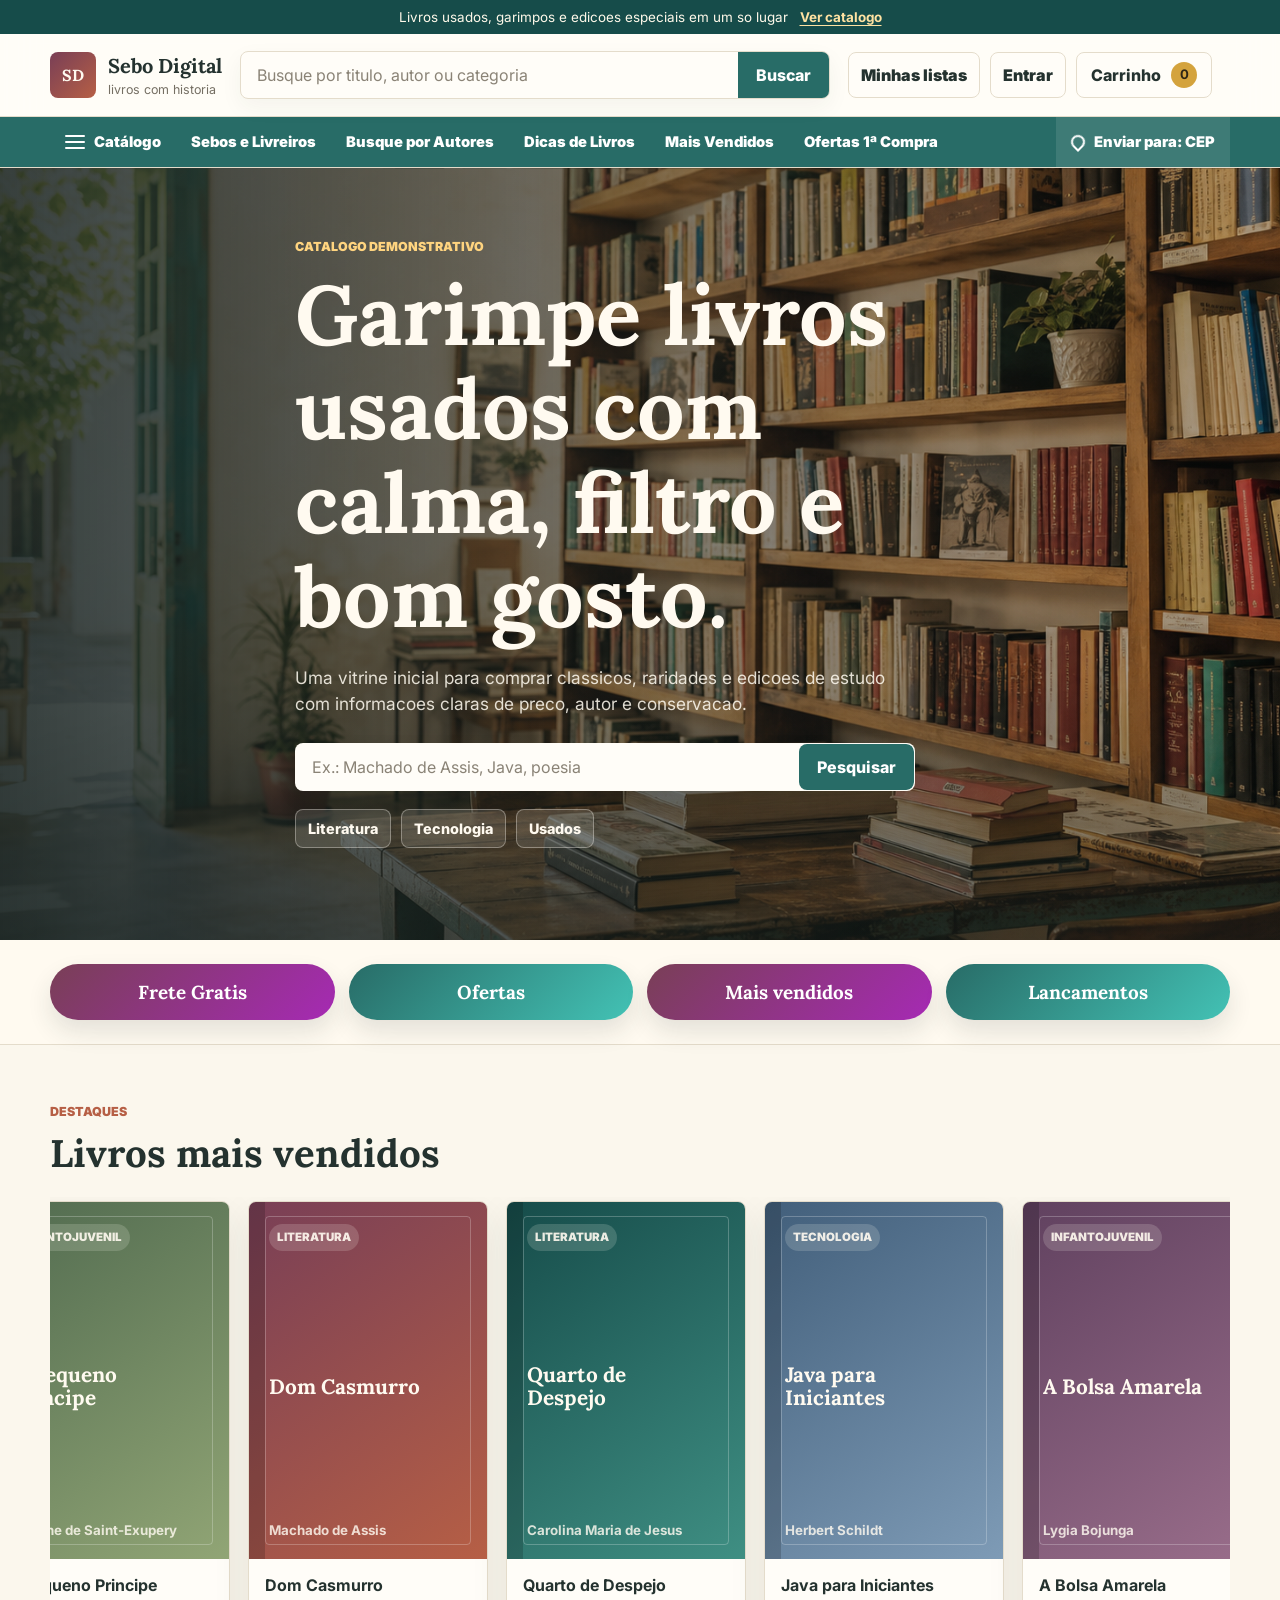
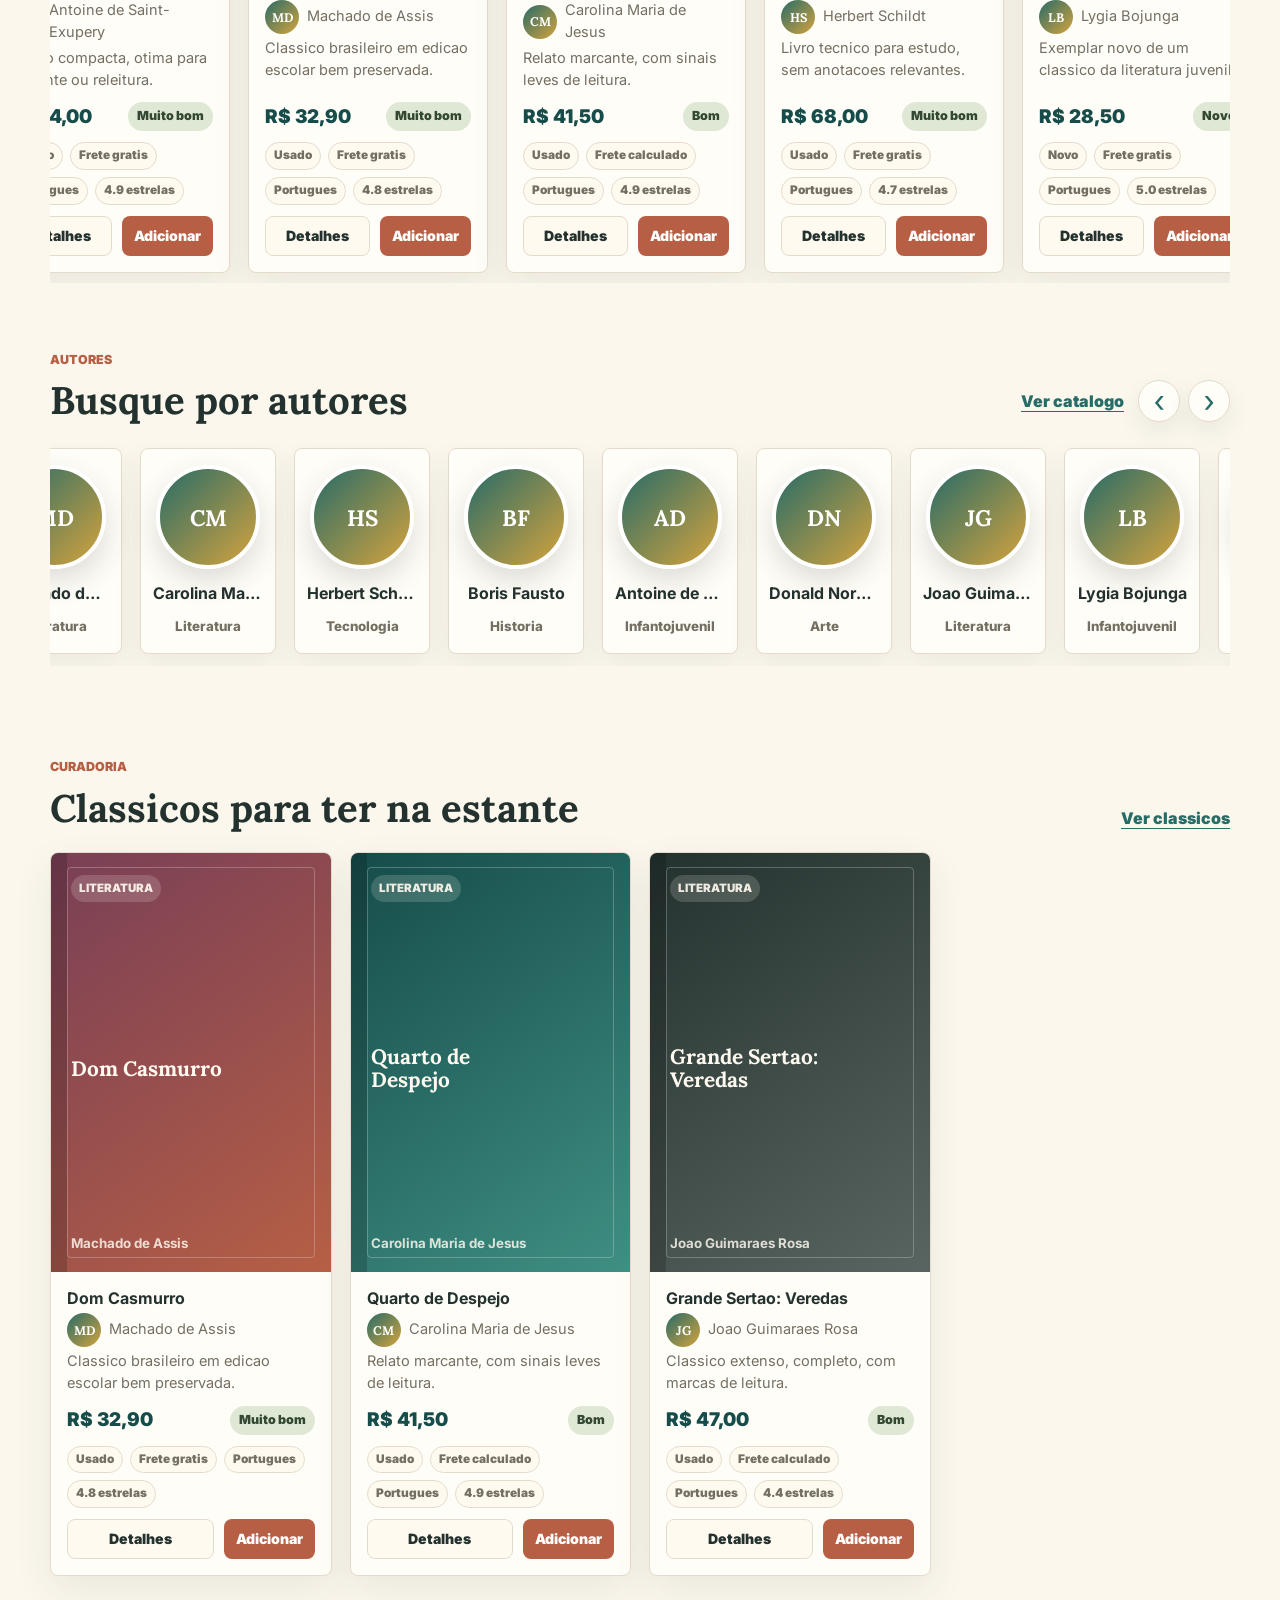
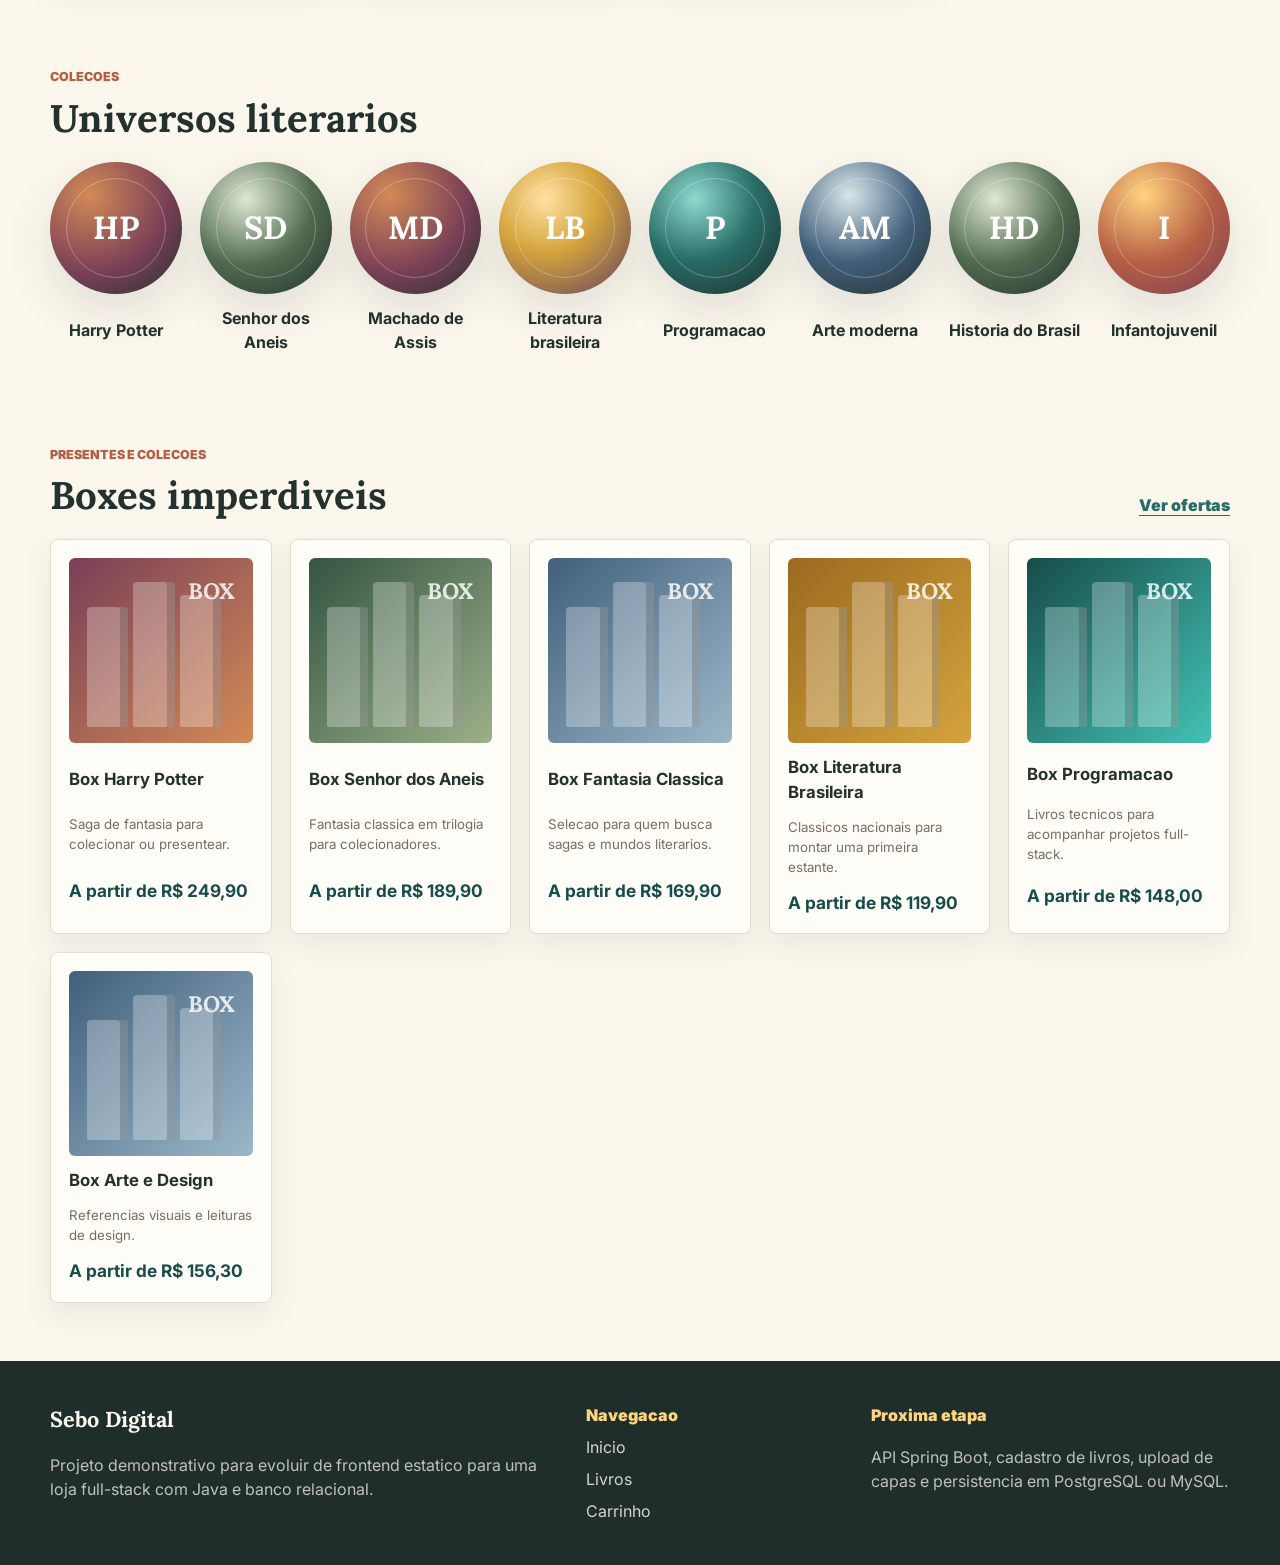
==== commit 51afe28d: "feat: transforma autores em carrossel circular" ====
--- a/index.html
+++ b/index.html
@@ -139,13 +139,19 @@
       <div class="book-shelf" id="best-seller-shelf" tabindex="0" aria-label="Lista horizontal de livros mais vendidos"></div>
     </section>
 
-    <section class="content-section shell discovery-section" id="dicas">
+    <section class="content-section shell discovery-section author-section" id="dicas">
       <div class="section-heading">
         <div>
           <p class="eyebrow">Autores</p>
           <h2>Busque por autores</h2>
         </div>
-        <a class="text-link" href="livros.html">Ver catalogo</a>
+        <div class="author-actions">
+          <a class="text-link" href="livros.html">Ver catalogo</a>
+          <div class="shelf-controls" aria-label="Controles da lista de autores">
+            <button type="button" data-author-prev aria-label="Voltar autores"></button>
+            <button type="button" data-author-next aria-label="Avancar autores"></button>
+          </div>
+        </div>
       </div>
       <div class="author-strip" id="author-strip"></div>
     </section>
--- a/assets/css/styles.css
+++ b/assets/css/styles.css
@@ -261,9 +261,18 @@
   position: relative;
 }
 
+.account-menu::after {
+  content: "";
+  position: absolute;
+  left: 0;
+  right: 0;
+  top: 100%;
+  height: 12px;
+}
+
 .account-dropdown {
   position: absolute;
-  top: calc(100% + 10px);
+  top: calc(100% + 6px);
   right: 0;
   z-index: 70;
   display: grid;
@@ -703,6 +712,7 @@
 .shelf-controls {
   display: flex;
   align-items: center;
+  justify-content: space-between;
   gap: 8px;
 }
 
@@ -715,14 +725,61 @@
   border-radius: 50%;
   background: var(--surface);
   color: var(--teal);
+  font-size: 0;
+  line-height: 1;
+  box-shadow: 0 10px 24px rgba(36, 50, 47, 0.08);
+}
+
+.shelf-controls button::before {
   font-size: 2rem;
   line-height: 1;
-  box-shadow: 0 10px 24px rgba(36, 50, 47, 0.08);
+}
+
+.shelf-controls [data-shelf-prev]::before {
+  content: "\2039";
+}
+
+.shelf-controls [data-author-prev]::before {
+  content: "\2039";
+}
+
+.shelf-controls [data-shelf-next]::before {
+  content: "\203A";
+}
+
+.shelf-controls [data-author-next]::before {
+  content: "\203A";
 }
 
 .shelf-controls button:hover {
   background: var(--teal);
   color: #fff;
+}
+
+.best-seller-section {
+  position: relative;
+  padding-bottom: 34px;
+}
+
+.best-seller-section .shelf-controls {
+  position: absolute;
+  left: -22px;
+  right: -22px;
+  top: 52%;
+  z-index: 12;
+  opacity: 0;
+  pointer-events: none;
+  transform: translateY(-50%);
+  transition: opacity 160ms ease;
+}
+
+.best-seller-section:hover .shelf-controls,
+.best-seller-section:focus-within .shelf-controls {
+  opacity: 1;
+}
+
+.best-seller-section .shelf-controls button {
+  pointer-events: auto;
 }
 
 .text-link {
@@ -761,10 +818,6 @@
   grid-template-columns: repeat(4, minmax(0, 1fr));
 }
 
-.best-seller-section {
-  padding-bottom: 34px;
-}
-
 .discovery-section {
   padding-top: 34px;
 }
@@ -794,6 +847,7 @@
   flex-direction: column;
   justify-content: space-between;
   min-height: 245px;
+  aspect-ratio: 2 / 3;
   padding: 22px 20px 18px;
   color: #fffaf0;
   overflow: hidden;
@@ -847,6 +901,27 @@
   text-transform: uppercase;
 }
 
+.book-cover-photo {
+  display: block;
+  padding: 0;
+  background: #fffaf0;
+}
+
+.book-cover-photo::before,
+.book-cover-photo::after,
+.book-cover-photo .cover-category,
+.book-cover-photo strong,
+.book-cover-photo small {
+  display: none;
+}
+
+.book-cover-photo img {
+  width: 100%;
+  height: 100%;
+  min-height: 245px;
+  object-fit: cover;
+}
+
 .cover-burgundy {
   background: linear-gradient(145deg, #793f56, #b65f45);
 }
@@ -894,6 +969,36 @@
   margin: 0;
   color: var(--muted);
   font-size: 0.91rem;
+}
+
+.book-author-line {
+  display: flex;
+  align-items: center;
+  gap: 8px;
+}
+
+.author-avatar {
+  position: relative;
+  display: grid;
+  place-items: center;
+  flex: 0 0 auto;
+  width: 34px;
+  height: 34px;
+  border-radius: 50%;
+  background: linear-gradient(135deg, var(--teal), var(--gold));
+  color: #fff;
+  font-family: Lora, Georgia, serif;
+  font-size: 0.78rem;
+  font-weight: 900;
+  overflow: hidden;
+}
+
+.author-avatar img {
+  position: absolute;
+  inset: 0;
+  width: 100%;
+  height: 100%;
+  object-fit: cover;
 }
 
 .book-price-row {
@@ -948,36 +1053,54 @@
   gap: 10px;
 }
 
+.author-section {
+  position: relative;
+}
+
+.author-actions {
+  display: flex;
+  align-items: center;
+  gap: 14px;
+}
+
 .author-strip {
   display: grid;
-  grid-template-columns: repeat(4, minmax(0, 1fr));
-  gap: 14px;
+  grid-auto-flow: column;
+  grid-auto-columns: minmax(136px, 158px);
+  grid-template-columns: none;
+  gap: 18px;
+  overflow-x: hidden;
+  overscroll-behavior-inline: contain;
+  padding: 4px 2px 12px;
+  scrollbar-width: none;
+}
+
+.author-strip::-webkit-scrollbar {
+  display: none;
 }
 
 .author-chip {
   display: grid;
-  grid-template-columns: 56px minmax(0, 1fr);
+  grid-template-columns: 1fr;
+  justify-items: center;
+  align-content: start;
   gap: 12px;
-  align-items: center;
-  min-height: 88px;
-  padding: 16px;
+  min-width: 0;
+  min-height: 190px;
+  padding: 16px 12px;
   border: 1px solid var(--line);
   border-radius: var(--radius);
   background: var(--surface);
+  text-align: center;
   box-shadow: 0 12px 30px rgba(36, 50, 47, 0.07);
 }
 
-.author-chip span {
-  grid-row: span 2;
-  display: grid;
-  place-items: center;
-  width: 56px;
-  height: 56px;
-  border-radius: 50%;
-  background: linear-gradient(135deg, var(--teal), var(--gold));
-  color: #fff;
-  font-family: Lora, Georgia, serif;
-  font-weight: 900;
+.author-chip .author-avatar {
+  width: 104px;
+  height: 104px;
+  border: 4px solid #fff;
+  font-size: 1.4rem;
+  box-shadow: 0 12px 28px rgba(36, 50, 47, 0.16);
 }
 
 .author-chip strong {
@@ -985,16 +1108,21 @@
   overflow: hidden;
   text-overflow: ellipsis;
   white-space: nowrap;
+  width: 100%;
 }
 
 .author-chip small {
   color: var(--muted);
   font-weight: 800;
+  max-width: 100%;
+  overflow: hidden;
+  text-overflow: ellipsis;
+  white-space: nowrap;
 }
 
 .universe-grid {
   display: grid;
-  grid-template-columns: repeat(6, minmax(0, 1fr));
+  grid-template-columns: repeat(auto-fit, minmax(130px, 1fr));
   gap: 18px;
 }
 
@@ -1021,10 +1149,25 @@
   overflow: hidden;
 }
 
+.universe-card span b {
+  position: relative;
+}
+
+.universe-card span img {
+  position: absolute;
+  inset: 0;
+  z-index: 1;
+  width: 100%;
+  height: 100%;
+  object-fit: cover;
+  transform: scale(1.03);
+}
+
 .universe-card span::after {
   content: "";
   position: absolute;
   inset: 12%;
+  z-index: 2;
   border: 1px solid rgba(255, 255, 255, 0.28);
   border-radius: inherit;
 }
@@ -1055,7 +1198,7 @@
 
 .box-grid {
   display: grid;
-  grid-template-columns: repeat(4, minmax(0, 1fr));
+  grid-template-columns: repeat(auto-fit, minmax(210px, 1fr));
   gap: 18px;
 }
 
@@ -1075,12 +1218,13 @@
   align-items: end;
   gap: 5px;
   min-height: 185px;
+  height: 185px;
   padding: 18px 18px 16px;
   border-radius: 6px;
   overflow: hidden;
 }
 
-.box-visual::after {
+.box-visual:not(.box-visual-photo)::after {
   content: "BOX";
   position: absolute;
   right: 18px;
@@ -1108,6 +1252,24 @@
   min-height: 132px;
 }
 
+.box-visual.box-visual-photo {
+  align-items: center;
+  justify-content: center;
+  padding: 14px;
+  background: #fff;
+}
+
+.box-visual-photo img {
+  display: block;
+  width: 100%;
+  height: 100%;
+  object-fit: contain;
+}
+
+.box-visual-photo i {
+  display: none;
+}
+
 .box-wine {
   background: linear-gradient(135deg, #793f56, #d38a56);
 }
@@ -1122,6 +1284,10 @@
 
 .box-blue {
   background: linear-gradient(135deg, #425f7b, #9bb8ca);
+}
+
+.box-sage {
+  background: linear-gradient(135deg, #345542, #9caf88);
 }
 
 .box-card strong {
@@ -1411,6 +1577,10 @@
   border-radius: 6px;
 }
 
+.detail-cover-wrap .book-cover-photo img {
+  min-height: 500px;
+}
+
 .detail-cover-wrap .book-cover strong {
   font-size: 2.1rem;
 }
@@ -1432,9 +1602,17 @@
 }
 
 .detail-author {
+  display: flex;
+  align-items: center;
+  gap: 10px;
   margin: 10px 0 0;
   color: var(--muted);
   font-size: 1.05rem;
+}
+
+.detail-author .author-avatar {
+  width: 44px;
+  height: 44px;
 }
 
 .detail-description {
@@ -1533,6 +1711,14 @@
 .cart-item .book-cover {
   min-height: 130px;
   padding: 14px 13px 11px;
+}
+
+.cart-item .book-cover-photo {
+  padding: 0;
+}
+
+.cart-item .book-cover-photo img {
+  min-height: 130px;
 }
 
 .cart-item .book-cover strong {
@@ -1947,7 +2133,6 @@
   .catalog-grid,
   .category-grid,
   .promo-actions,
-  .author-strip,
   .box-grid {
     grid-template-columns: repeat(2, minmax(0, 1fr));
   }
@@ -2075,10 +2260,31 @@
   .catalog-grid,
   .category-grid,
   .promo-actions,
-  .author-strip,
   .box-grid,
   .info-grid {
     grid-template-columns: 1fr;
+  }
+
+  .author-actions {
+    gap: 10px;
+  }
+
+  .author-actions .text-link {
+    display: none;
+  }
+
+  .author-strip {
+    grid-auto-columns: minmax(124px, 142px);
+  }
+
+  .author-chip {
+    min-height: 176px;
+    padding: 14px 10px;
+  }
+
+  .author-chip .author-avatar {
+    width: 92px;
+    height: 92px;
   }
 
   .universe-grid {
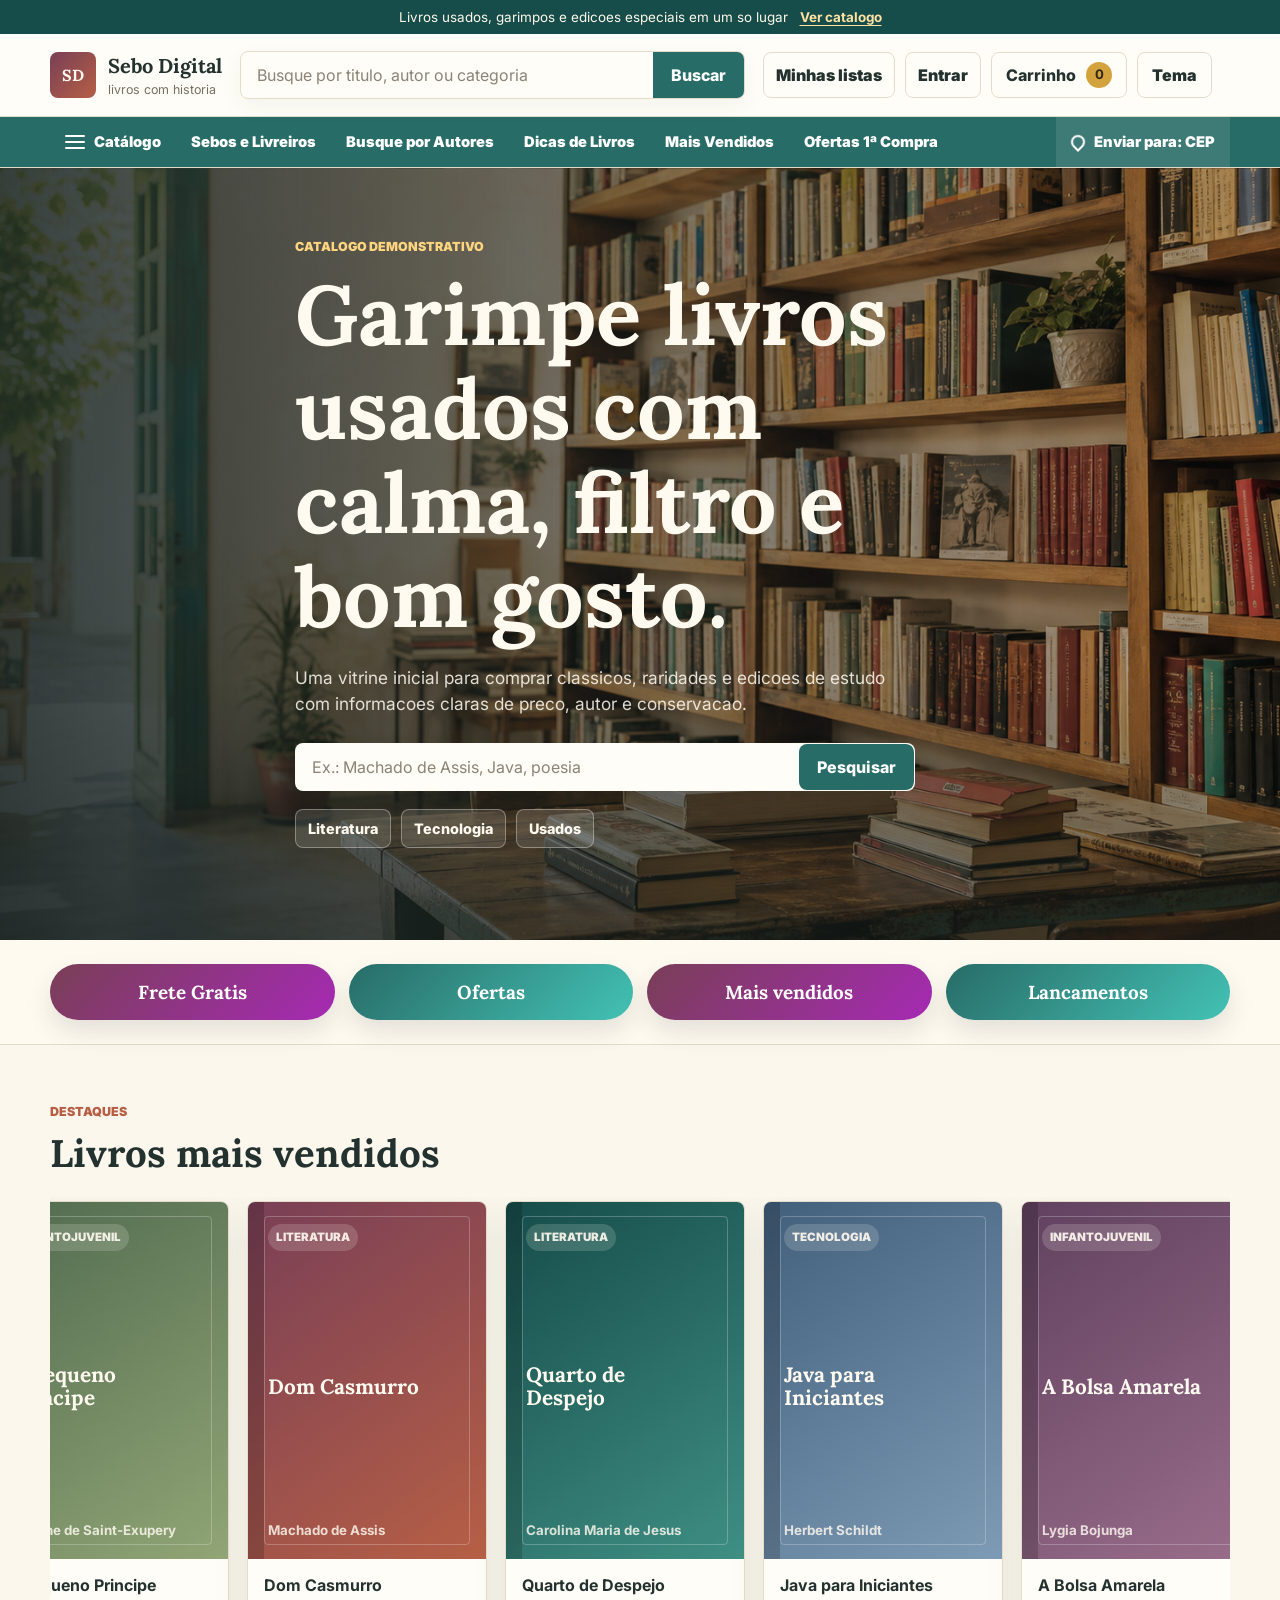
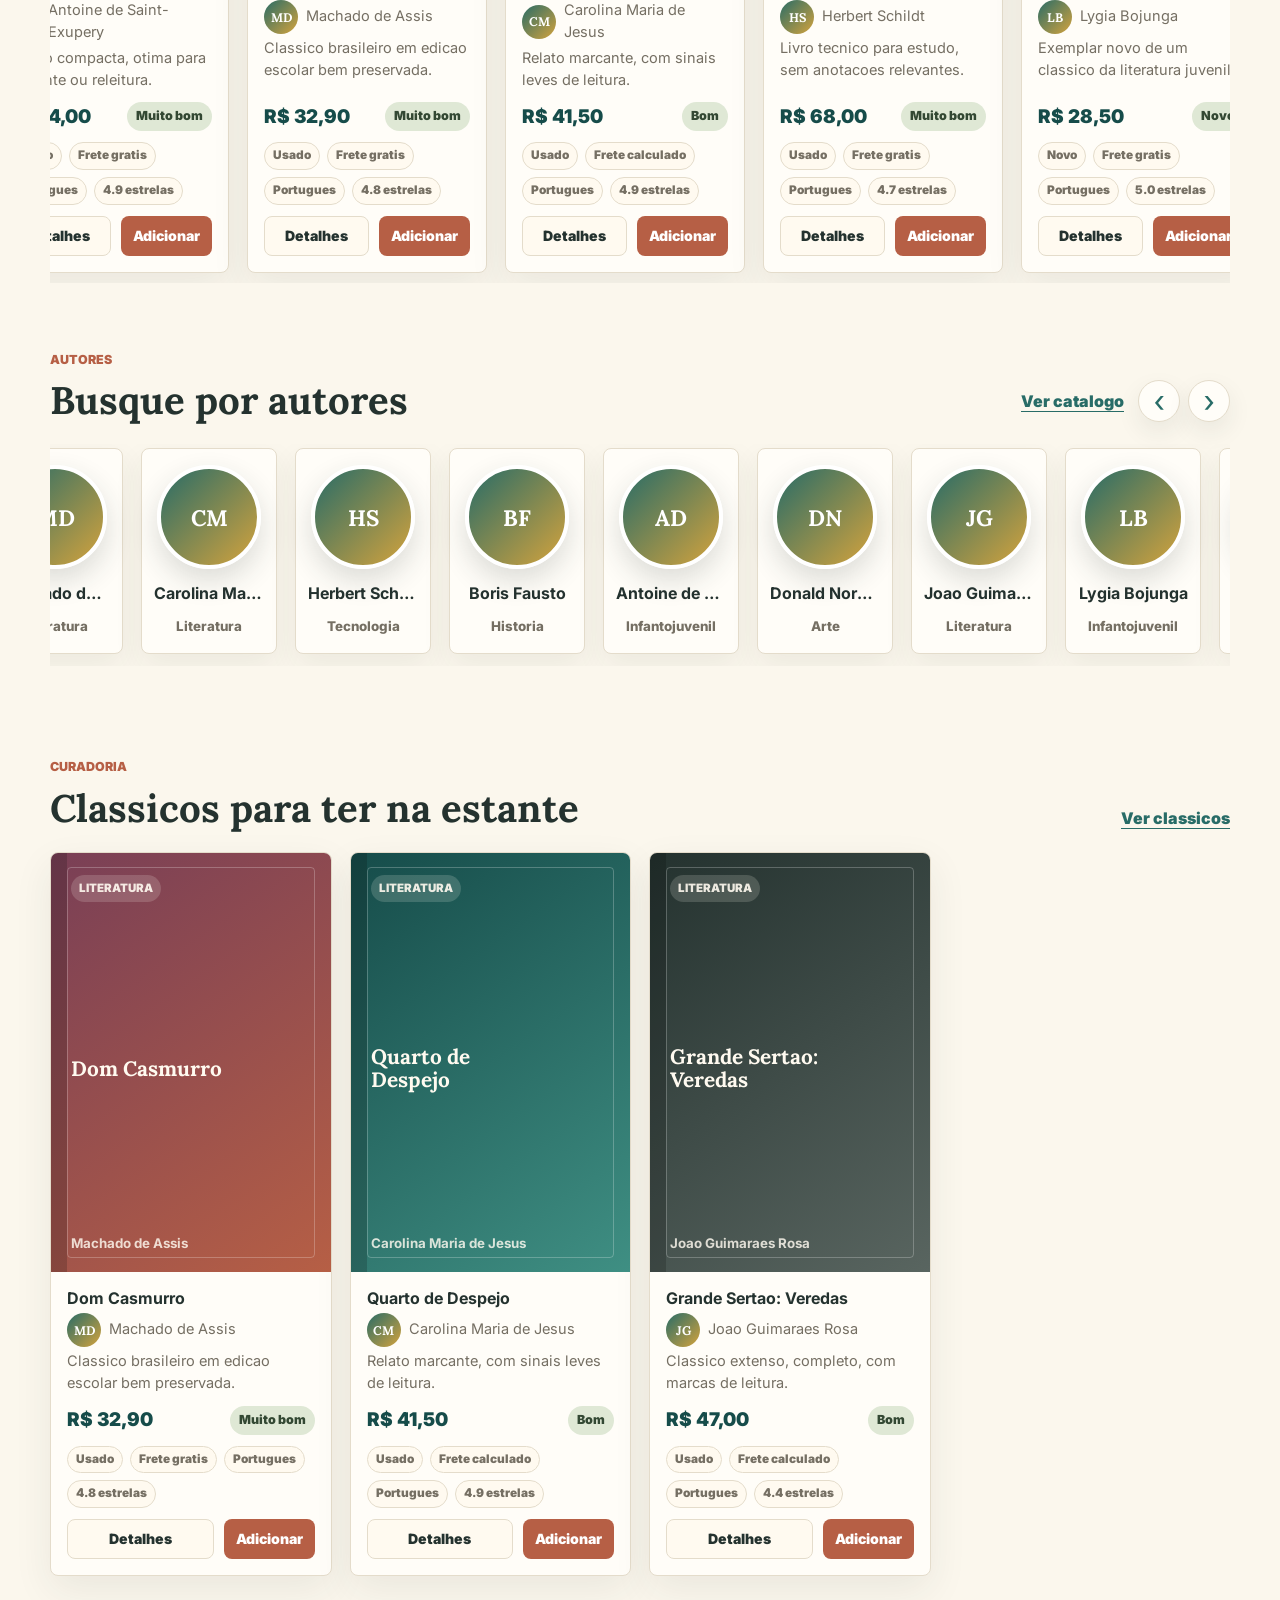
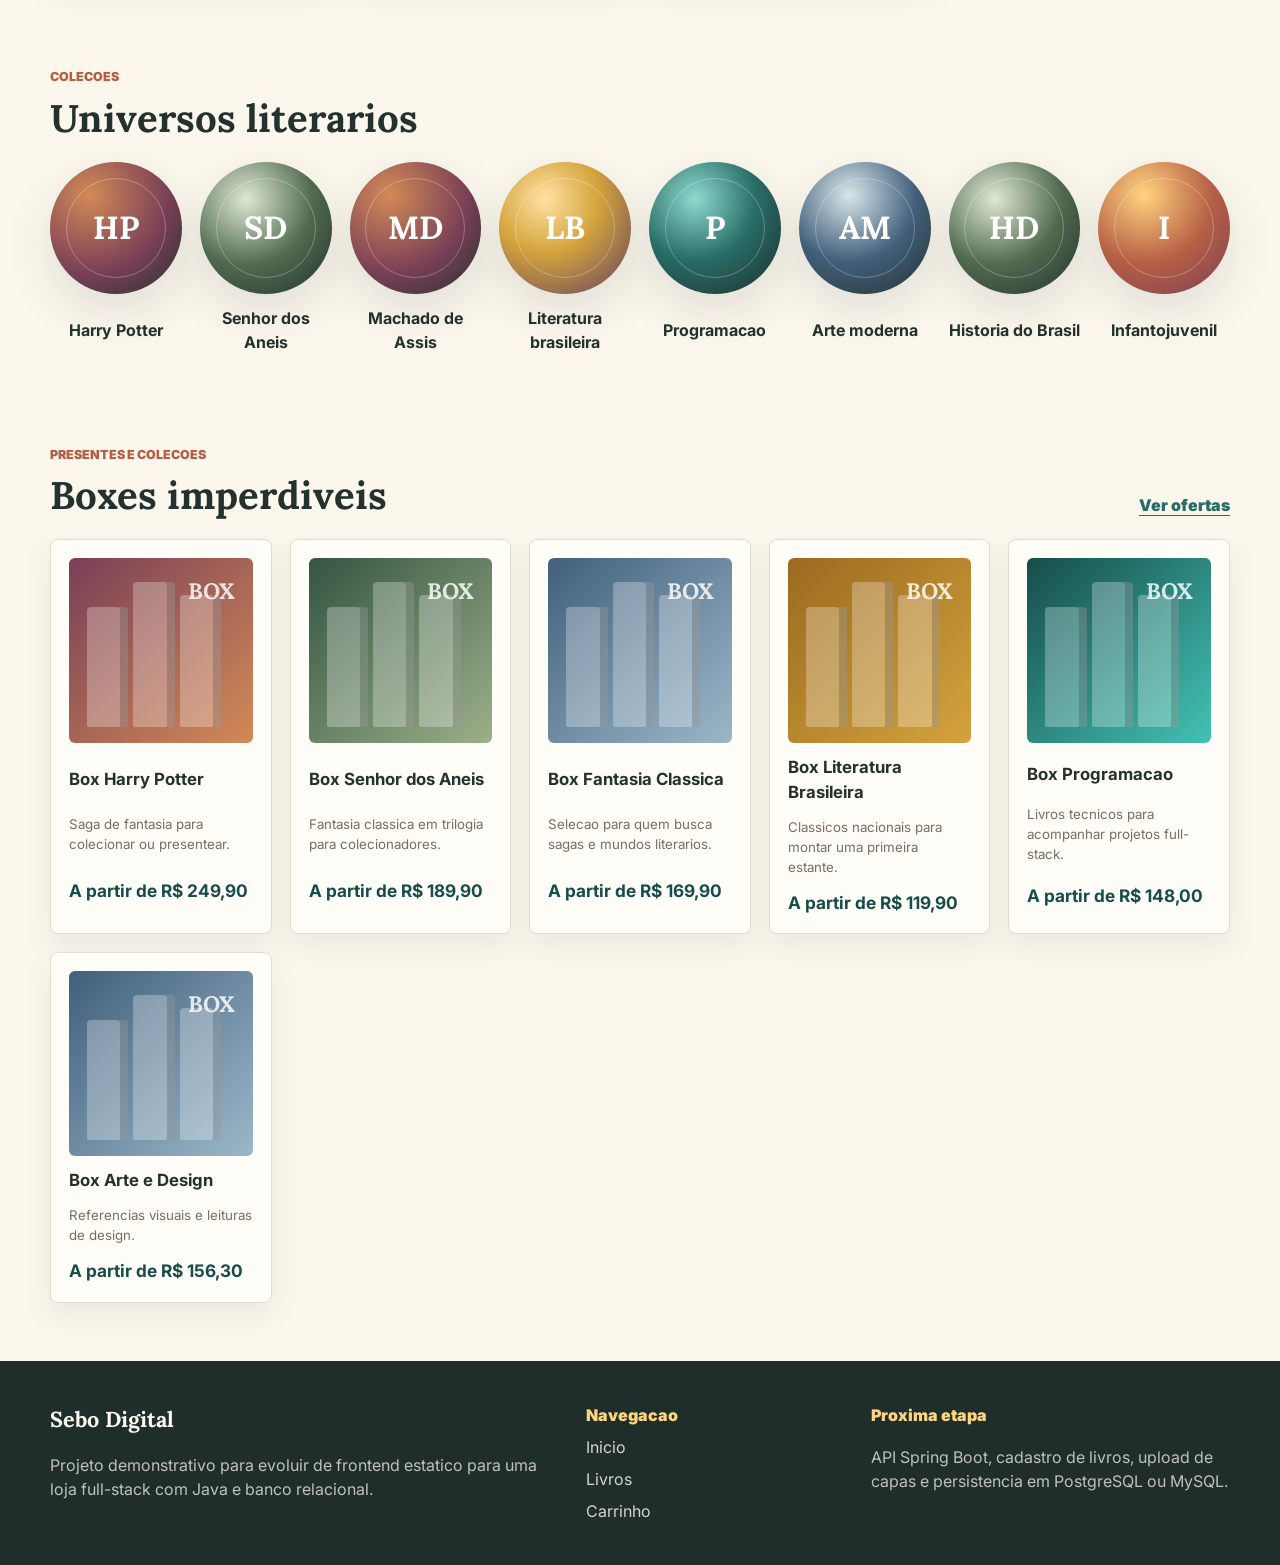
==== commit 6c15bd59: "feat: adiciona tema escuro completo com dropdown hover Claro/Escuro" ====
--- a/index.html
+++ b/index.html
@@ -9,6 +9,10 @@
   <link rel="preconnect" href="https://fonts.gstatic.com" crossorigin>
   <link href="https://fonts.googleapis.com/css2?family=Inter:wght@400;500;600;700;800&family=Lora:wght@500;600;700&display=swap" rel="stylesheet">
   <link rel="stylesheet" href="assets/css/styles.css">
+  <script>
+    const savedTheme = localStorage.getItem("seboDigitalTheme") || "light";
+    document.documentElement.setAttribute("data-theme", savedTheme);
+  </script>
 </head>
 <body data-page="home">
   <header class="site-header">
@@ -52,6 +56,13 @@
           <span>Carrinho</span>
           <strong data-cart-count>0</strong>
         </a>
+        <div class="theme-menu" data-theme-menu>
+          <button class="theme-trigger" type="button" aria-haspopup="true" aria-expanded="false">Tema</button>
+          <div class="theme-dropdown" role="menu">
+            <button type="button" role="menuitem" data-set-theme="light">☀️ Claro</button>
+            <button type="button" role="menuitem" data-set-theme="dark">🌙 Escuro</button>
+          </div>
+        </div>
       </div>
     </div>
 
--- a/assets/css/styles.css
+++ b/assets/css/styles.css
@@ -19,6 +19,139 @@
   --shell: min(1180px, calc(100% - 32px));
 }
 
+[data-theme="dark"] {
+  --paper: #131a19;
+  --paper-strong: #1a2322;
+  --surface: #1a2322;
+  --surface-muted: #1f2b29;
+  --surface-warm: #1f2b29;
+  --ink: #e8e4dd;
+  --ink-soft: #bdb8af;
+  --muted: #8a857c;
+  --line: #2e3a38;
+  --teal: #5bbfb5;
+  --teal-dark: #3d9e94;
+  --clay: #d98f7e;
+  --wine: #c96e8a;
+  --gold: #e8b94a;
+  --sage: #7a9e6b;
+  --sky: #6ba3bf;
+  --shadow: 0 18px 48px rgba(0, 0, 0, 0.5);
+}
+
+[data-theme="dark"] .site-header {
+  background: rgba(19, 26, 25, 0.95);
+}
+
+[data-theme="dark"] .section-band {
+  background: var(--paper-strong);
+}
+
+[data-theme="dark"] .account-dropdown a:hover {
+  background: var(--surface-muted);
+}
+
+[data-theme="dark"] .category-tile:nth-child(2) {
+  background: linear-gradient(135deg, var(--surface), rgba(107, 163, 191, 0.18));
+}
+
+[data-theme="dark"] .category-tile:nth-child(3) {
+  background: linear-gradient(135deg, var(--surface), rgba(122, 158, 107, 0.18));
+}
+
+[data-theme="dark"] .category-tile:nth-child(4) {
+  background: linear-gradient(135deg, var(--surface), rgba(217, 143, 126, 0.18));
+}
+
+[data-theme="dark"] .book-tags span {
+  background: var(--surface-muted);
+}
+
+[data-theme="dark"] .details-link {
+  background: var(--surface-muted);
+}
+
+[data-theme="dark"] .filter-group input,
+[data-theme="dark"] .filter-group select {
+  background: var(--surface-muted);
+}
+
+[data-theme="dark"] .check-filter {
+  background: var(--surface-muted);
+}
+
+[data-theme="dark"] .ghost-button {
+  background: var(--surface-muted);
+}
+
+[data-theme="dark"] .danger-button {
+  background: rgba(217, 143, 126, 0.2);
+  color: var(--clay);
+}
+
+[data-theme="dark"] .results-toolbar {
+  background: rgba(26, 35, 34, 0.78);
+}
+
+[data-theme="dark"] .empty-state {
+  border-color: var(--line);
+  background: rgba(26, 35, 34, 0.7);
+}
+
+[data-theme="dark"] .info-card {
+  background: var(--surface-muted);
+}
+
+[data-theme="dark"] .quantity-control button {
+  background: var(--surface-muted);
+}
+
+[data-theme="dark"] .auth-page {
+  background: var(--paper);
+}
+
+[data-theme="dark"] .auth-benefits {
+  background: var(--surface-muted);
+}
+
+[data-theme="dark"] .box-visual.box-visual-photo {
+  background: var(--surface-muted);
+}
+
+[data-theme="dark"] .book-cover-photo {
+  background: var(--surface-muted);
+}
+
+[data-theme="dark"] .condition-badge {
+  background: rgba(122, 158, 107, 0.2);
+  color: var(--sage);
+}
+
+[data-theme="dark"] .author-chip .author-avatar {
+  border-color: var(--surface);
+}
+
+[data-theme="dark"] .mega-feature {
+  background: rgba(217, 143, 126, 0.12);
+}
+
+[data-theme="dark"] .mega-spotlight {
+  background: rgba(122, 158, 107, 0.12);
+}
+
+[data-theme="dark"] .hero-search input {
+  background: rgba(26, 35, 34, 0.96);
+  color: var(--ink);
+}
+
+[data-theme="dark"] .social-button span {
+  background: var(--surface-muted);
+}
+
+[data-theme="dark"] .mini-button:hover {
+  background: #b87060;
+}
+
 * {
   box-sizing: border-box;
 }
@@ -337,6 +470,93 @@
   background: var(--gold);
   color: #2e2615;
   font-size: 0.82rem;
+}
+
+.theme-menu {
+  position: relative;
+}
+
+.theme-menu::after {
+  content: "";
+  position: absolute;
+  left: 0;
+  right: 0;
+  top: 100%;
+  height: 12px;
+}
+
+.theme-trigger {
+  display: inline-flex;
+  align-items: center;
+  justify-content: center;
+  min-height: 46px;
+  padding: 0 14px;
+  border: 1px solid var(--line);
+  border-radius: var(--radius);
+  background: var(--surface);
+  color: var(--ink);
+  font-weight: 900;
+  white-space: nowrap;
+  cursor: pointer;
+}
+
+.theme-menu:hover .theme-trigger,
+.theme-menu:focus-within .theme-trigger {
+  border-color: rgba(40, 108, 103, 0.4);
+  color: var(--teal);
+}
+
+.theme-dropdown {
+  position: absolute;
+  top: calc(100% + 6px);
+  right: 0;
+  z-index: 70;
+  display: grid;
+  min-width: 150px;
+  padding: 8px;
+  border: 1px solid var(--line);
+  border-radius: var(--radius);
+  background: var(--surface);
+  box-shadow: var(--shadow);
+  opacity: 0;
+  visibility: hidden;
+  transform: translateY(-6px);
+  pointer-events: none;
+  transition: opacity 160ms ease, transform 160ms ease, visibility 160ms ease;
+}
+
+.theme-menu:hover .theme-dropdown,
+.theme-menu:focus-within .theme-dropdown {
+  opacity: 1;
+  visibility: visible;
+  transform: translateY(0);
+  pointer-events: auto;
+}
+
+.theme-dropdown button {
+  display: flex;
+  align-items: center;
+  gap: 8px;
+  width: 100%;
+  min-height: 42px;
+  padding: 9px 10px;
+  border: 0;
+  border-radius: 6px;
+  background: transparent;
+  color: var(--ink-soft);
+  font-weight: 800;
+  text-align: left;
+  cursor: pointer;
+}
+
+.theme-dropdown button:hover {
+  background: var(--surface-muted, #f7f2e7);
+  color: var(--teal);
+}
+
+.theme-dropdown button.is-active {
+  color: var(--teal);
+  background: var(--surface-muted, #f7f2e7);
 }
 
 .menu-toggle {
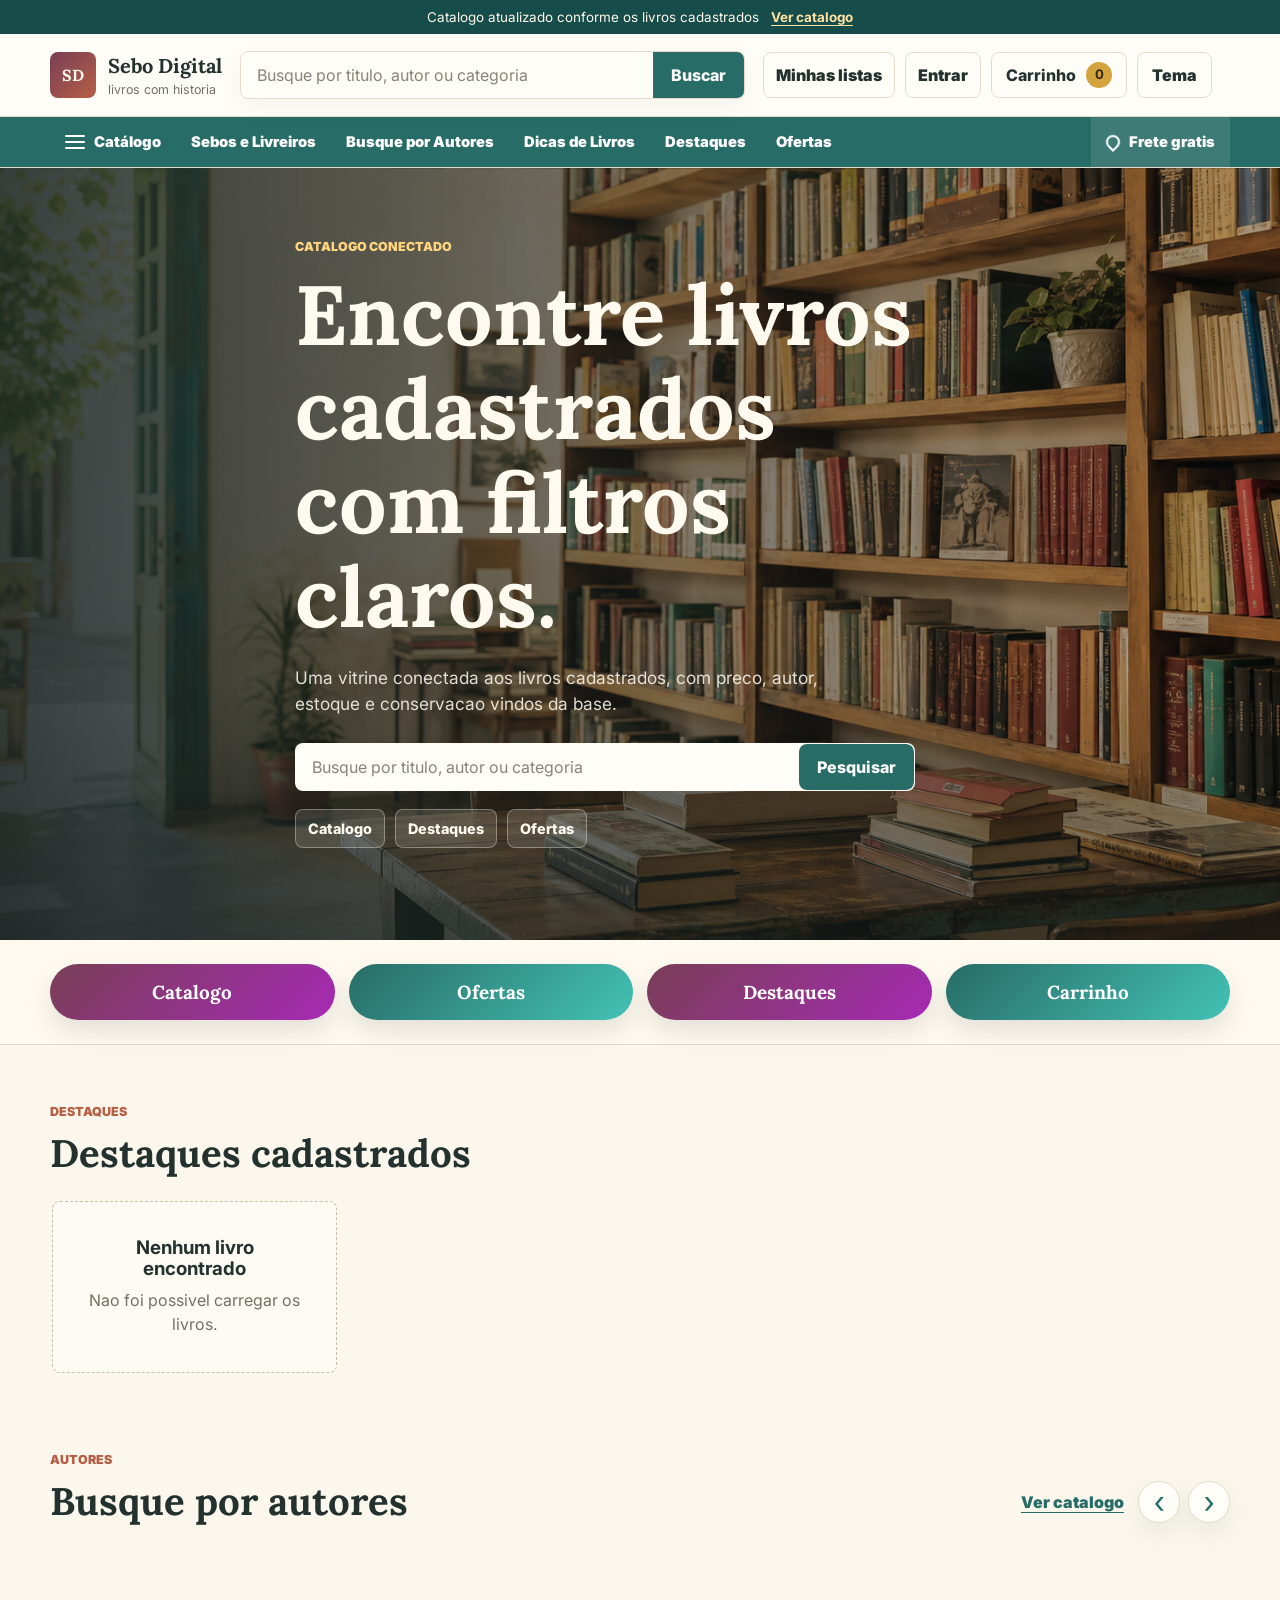
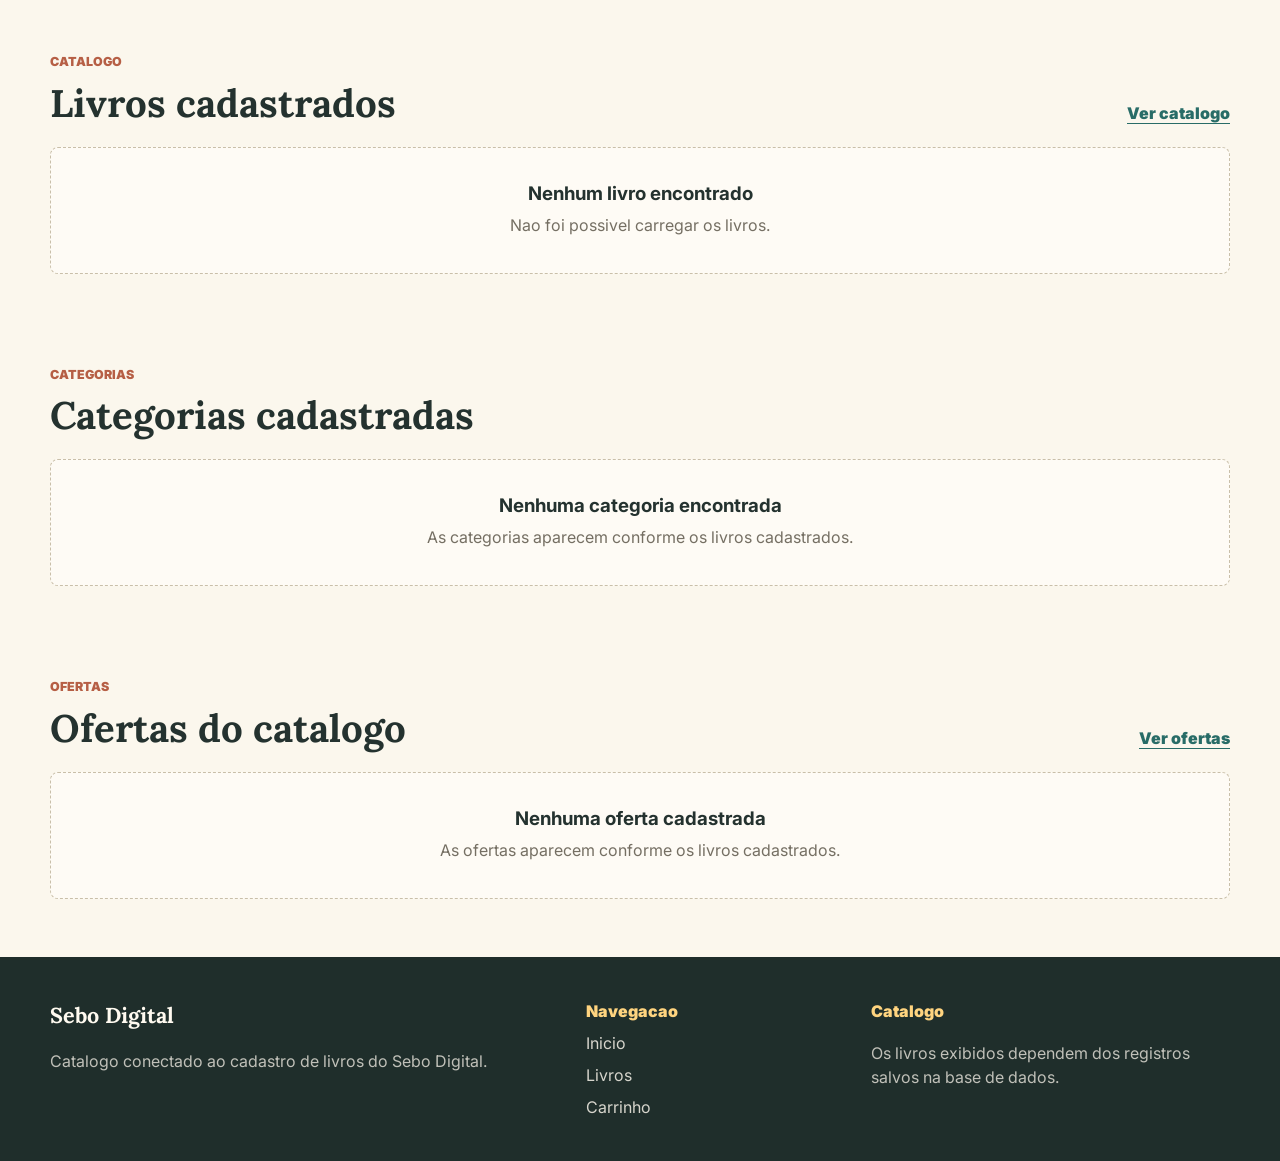
==== commit 887bc02a: "fix: remove hardcoded frontend data" ====
--- a/index.html
+++ b/index.html
@@ -4,7 +4,7 @@
   <meta charset="UTF-8">
   <meta name="viewport" content="width=device-width, initial-scale=1.0">
   <title>Sebo Digital | Livros usados com curadoria</title>
-  <meta name="description" content="Sebo virtual demonstrativo com livros usados, raridades, categorias e carrinho de intencao de compra.">
+  <meta name="description" content="Sebo virtual com catalogo carregado da base de dados.">
   <link rel="preconnect" href="https://fonts.googleapis.com">
   <link rel="preconnect" href="https://fonts.gstatic.com" crossorigin>
   <link href="https://fonts.googleapis.com/css2?family=Inter:wght@400;500;600;700;800&family=Lora:wght@500;600;700&display=swap" rel="stylesheet">
@@ -17,7 +17,7 @@
 <body data-page="home">
   <header class="site-header">
     <div class="top-strip">
-      <span>Livros usados, garimpos e edicoes especiais em um so lugar</span>
+      <span>Catalogo atualizado conforme os livros cadastrados</span>
       <a href="livros.html">Ver catalogo</a>
     </div>
 
@@ -75,34 +75,34 @@
           </a>
           <div class="mega-menu" role="menu">
             <div class="mega-feature">
-              <span>Garimpo rápido</span>
+              <span>Busca rapida</span>
               <strong>Explore livros usados por tema, estado e tipo de leitura.</strong>
               <a href="livros.html">Ver todos os livros</a>
             </div>
             <div class="mega-columns">
-              <a href="livros.html?categoria=Literatura">Literatura brasileira</a>
-              <a href="livros.html?categoria=Historia">História geral</a>
-              <a href="livros.html?categoria=Infantojuvenil">Infantojuvenil</a>
-              <a href="livros.html?categoria=Arte">Arte e design</a>
-              <a href="livros.html?categoria=Tecnologia">Tecnologia</a>
+              <a href="livros.html">Todos os livros</a>
+              <a href="livros.html?ordenar=title">Titulos A-Z</a>
+              <a href="livros.html?promo=true">Ofertas cadastradas</a>
               <a href="livros.html?frete=gratis">Frete gratis</a>
-              <a href="livros.html?preco_max=40">Preço amigo</a>
-              <a href="livros.html?categoria=Literatura&q=classico">Clássicos</a>
+              <a href="livros.html?ordenar=mais-vendidos">Destaques</a>
+              <a href="livros.html">Autores</a>
+              <a href="livros.html">Editoras</a>
+              <a href="livros.html">Ver catalogo</a>
               <a href="livros.html">Ver todas as categorias</a>
             </div>
             <div class="mega-spotlight">
-              <span>Destaque</span>
-              <strong>Livros técnicos e profissionais</strong>
-              <p>Uma área boa para estudar Java, design e produto sem pagar preço de livro novo.</p>
+              <span>Catalogo</span>
+              <strong>Dados carregados da base cadastrada</strong>
+              <p>Use os filtros para encontrar livros, autores, editoras e ofertas disponiveis.</p>
             </div>
           </div>
         </div>
         <a href="livros.html">Sebos e Livreiros</a>
         <a href="livros.html">Busque por Autores</a>
         <a href="index.html#dicas">Dicas de Livros</a>
-        <a href="livros.html?ordenar=mais-vendidos">Mais Vendidos</a>
-        <a href="livros.html?promo=true">Ofertas 1ª Compra</a>
-        <a class="shipping-link" href="livros.html?frete=gratis">Enviar para: CEP</a>
+        <a href="livros.html?ordenar=mais-vendidos">Destaques</a>
+        <a href="livros.html?promo=true">Ofertas</a>
+        <a class="shipping-link" href="livros.html?frete=gratis">Frete gratis</a>
       </div>
     </nav>
   </header>
@@ -111,28 +111,28 @@
     <section class="home-hero">
       <div class="hero-media" role="img" aria-label="Interior acolhedor de uma livraria de livros usados"></div>
       <div class="shell hero-content">
-        <p class="eyebrow">Catalogo demonstrativo</p>
-        <h1>Garimpe livros usados com calma, filtro e bom gosto.</h1>
-        <p class="hero-copy">Uma vitrine inicial para comprar classicos, raridades e edicoes de estudo com informacoes claras de preco, autor e conservacao.</p>
+        <p class="eyebrow">Catalogo conectado</p>
+        <h1>Encontre livros cadastrados com filtros claros.</h1>
+        <p class="hero-copy">Uma vitrine conectada aos livros cadastrados, com preco, autor, estoque e conservacao vindos da base.</p>
         <form class="hero-search" data-search-form>
           <label class="sr-only" for="hero-search">Buscar no catalogo</label>
-          <input id="hero-search" name="q" type="search" placeholder="Ex.: Machado de Assis, Java, poesia">
+          <input id="hero-search" name="q" type="search" placeholder="Busque por titulo, autor ou categoria">
           <button type="submit">Pesquisar</button>
         </form>
         <div class="hero-quick-links" aria-label="Categorias em destaque">
-          <a href="livros.html?categoria=Literatura">Literatura</a>
-          <a href="livros.html?categoria=Tecnologia">Tecnologia</a>
-          <a href="livros.html?tipo=Usado">Usados</a>
+          <a href="livros.html">Catalogo</a>
+          <a href="livros.html?ordenar=mais-vendidos">Destaques</a>
+          <a href="livros.html?promo=true">Ofertas</a>
         </div>
       </div>
     </section>
 
     <section class="section-band">
       <div class="shell promo-actions" aria-label="Atalhos de compra">
-        <a class="promo-pill promo-pill-a" href="livros.html?frete=gratis">Frete Gratis</a>
+        <a class="promo-pill promo-pill-a" href="livros.html">Catalogo</a>
         <a class="promo-pill promo-pill-b" href="livros.html?promo=true">Ofertas</a>
-        <a class="promo-pill promo-pill-a" href="livros.html?ordenar=mais-vendidos">Mais vendidos</a>
-        <a class="promo-pill promo-pill-b" href="livros.html?ano=2021">Lancamentos</a>
+        <a class="promo-pill promo-pill-a" href="livros.html?ordenar=mais-vendidos">Destaques</a>
+        <a class="promo-pill promo-pill-b" href="carrinho.html">Carrinho</a>
       </div>
     </section>
 
@@ -140,7 +140,7 @@
       <div class="section-heading">
         <div>
           <p class="eyebrow">Destaques</p>
-          <h2>Livros mais vendidos</h2>
+          <h2>Destaques cadastrados</h2>
         </div>
         <div class="shelf-controls" aria-label="Controles da vitrine de mais vendidos">
           <button type="button" data-shelf-prev aria-label="Voltar livros">‹</button>
@@ -170,10 +170,10 @@
     <section class="content-section shell discovery-section">
       <div class="section-heading">
         <div>
-          <p class="eyebrow">Curadoria</p>
-          <h2>Classicos para ter na estante</h2>
-        </div>
-        <a class="text-link" href="livros.html?categoria=Literatura">Ver classicos</a>
+          <p class="eyebrow">Catalogo</p>
+          <h2>Livros cadastrados</h2>
+        </div>
+        <a class="text-link" href="livros.html">Ver catalogo</a>
       </div>
       <div class="book-grid compact-grid" id="classic-books"></div>
     </section>
@@ -181,8 +181,8 @@
     <section class="content-section shell discovery-section">
       <div class="section-heading">
         <div>
-          <p class="eyebrow">Colecoes</p>
-          <h2>Universos literarios</h2>
+          <p class="eyebrow">Categorias</p>
+          <h2>Categorias cadastradas</h2>
         </div>
       </div>
       <div class="universe-grid" id="literary-universes"></div>
@@ -191,12 +191,12 @@
     <section class="content-section shell discovery-section">
       <div class="section-heading">
         <div>
-          <p class="eyebrow">Presentes e colecoes</p>
-          <h2>Boxes imperdiveis</h2>
+          <p class="eyebrow">Ofertas</p>
+          <h2>Ofertas do catalogo</h2>
         </div>
         <a class="text-link" href="livros.html?promo=true">Ver ofertas</a>
       </div>
-      <div class="box-grid" id="box-sets"></div>
+      <div class="offer-grid" id="offer-cards"></div>
     </section>
   </main>
 
@@ -204,7 +204,7 @@
     <div class="shell footer-grid">
       <div>
         <strong>Sebo Digital</strong>
-        <p>Projeto demonstrativo para evoluir de frontend estatico para uma loja full-stack com Java e banco relacional.</p>
+        <p>Catalogo conectado ao cadastro de livros do Sebo Digital.</p>
       </div>
       <div>
         <span>Navegacao</span>
@@ -213,8 +213,8 @@
         <a href="carrinho.html">Carrinho</a>
       </div>
       <div>
-        <span>Proxima etapa</span>
-        <p>API Spring Boot, cadastro de livros, upload de capas e persistencia em PostgreSQL ou MySQL.</p>
+        <span>Catalogo</span>
+        <p>Os livros exibidos dependem dos registros salvos na base de dados.</p>
       </div>
     </div>
   </footer>
--- a/assets/css/styles.css
+++ b/assets/css/styles.css
@@ -63,7 +63,7 @@
   background: linear-gradient(135deg, var(--surface), rgba(217, 143, 126, 0.18));
 }
 
-[data-theme="dark"] .book-tags span {
+[data-theme="dark"] .book-tags a {
   background: var(--surface-muted);
 }
 
@@ -114,10 +114,6 @@
   background: var(--surface-muted);
 }
 
-[data-theme="dark"] .box-visual.box-visual-photo {
-  background: var(--surface-muted);
-}
-
 [data-theme="dark"] .book-cover-photo {
   background: var(--surface-muted);
 }
@@ -144,7 +140,7 @@
   color: var(--ink);
 }
 
-[data-theme="dark"] .social-button span {
+[data-theme="dark"] .social-button {
   background: var(--surface-muted);
 }
 
@@ -431,17 +427,23 @@
   pointer-events: auto;
 }
 
-.account-dropdown a {
+.account-dropdown a,
+.account-dropdown button {
   display: flex;
   align-items: center;
+  width: 100%;
   min-height: 42px;
   padding: 9px 10px;
+  border: 0;
   border-radius: 6px;
+  background: transparent;
   color: var(--ink-soft);
   font-weight: 800;
-}
-
-.account-dropdown a:hover {
+  text-align: left;
+}
+
+.account-dropdown a:hover,
+.account-dropdown button:hover {
   background: #fffaf0;
   color: var(--teal);
 }
@@ -1254,7 +1256,18 @@
   gap: 7px;
 }
 
-.book-tags span {
+.book-card-filter-link {
+  color: inherit;
+  text-decoration: none;
+}
+
+.book-card-filter-link:focus-visible,
+.book-tags a:focus-visible {
+  outline: 3px solid rgba(40, 108, 103, 0.28);
+  outline-offset: 3px;
+}
+
+.book-tags a {
   display: inline-flex;
   align-items: center;
   min-height: 25px;
@@ -1265,6 +1278,14 @@
   color: var(--muted);
   font-size: 0.74rem;
   font-weight: 900;
+  text-decoration: none;
+  transition: border-color 0.2s ease, color 0.2s ease, background 0.2s ease;
+}
+
+.book-tags a:hover {
+  border-color: var(--teal);
+  background: #eef8f6;
+  color: var(--teal-dark);
 }
 
 .book-actions {
@@ -1416,13 +1437,13 @@
   background: radial-gradient(circle at 35% 25%, #ffd47f, #b65f45 52%, #793f56);
 }
 
-.box-grid {
+.offer-grid {
   display: grid;
   grid-template-columns: repeat(auto-fit, minmax(210px, 1fr));
   gap: 18px;
 }
 
-.box-card {
+.offer-card {
   display: grid;
   gap: 12px;
   padding: 18px;
@@ -1432,93 +1453,15 @@
   box-shadow: 0 12px 30px rgba(36, 50, 47, 0.08);
 }
 
-.box-visual {
-  position: relative;
-  display: flex;
-  align-items: end;
-  gap: 5px;
-  min-height: 185px;
-  height: 185px;
-  padding: 18px 18px 16px;
-  border-radius: 6px;
-  overflow: hidden;
-}
-
-.box-visual:not(.box-visual-photo)::after {
-  content: "BOX";
-  position: absolute;
-  right: 18px;
-  top: 16px;
-  color: rgba(255, 255, 255, 0.82);
-  font-family: Lora, Georgia, serif;
-  font-size: 1.4rem;
-  font-weight: 900;
-}
-
-.box-visual i {
-  display: block;
-  width: 28%;
-  min-height: 120px;
-  border-radius: 4px 4px 2px 2px;
-  background: rgba(255, 255, 255, 0.28);
-  box-shadow: inset -8px 0 rgba(0, 0, 0, 0.16);
-}
-
-.box-visual i:nth-child(2) {
-  min-height: 145px;
-}
-
-.box-visual i:nth-child(3) {
-  min-height: 132px;
-}
-
-.box-visual.box-visual-photo {
-  align-items: center;
-  justify-content: center;
-  padding: 14px;
-  background: #fff;
-}
-
-.box-visual-photo img {
-  display: block;
-  width: 100%;
-  height: 100%;
-  object-fit: contain;
-}
-
-.box-visual-photo i {
-  display: none;
-}
-
-.box-wine {
-  background: linear-gradient(135deg, #793f56, #d38a56);
-}
-
-.box-teal {
-  background: linear-gradient(135deg, #164c4a, #43c2b5);
-}
-
-.box-gold {
-  background: linear-gradient(135deg, #9b6a1f, #d4a33d);
-}
-
-.box-blue {
-  background: linear-gradient(135deg, #425f7b, #9bb8ca);
-}
-
-.box-sage {
-  background: linear-gradient(135deg, #345542, #9caf88);
-}
-
-.box-card strong {
+.offer-card strong {
   font-size: 1.05rem;
 }
 
-.box-card small {
+.offer-card small {
   color: var(--muted);
 }
 
-.box-card b {
+.offer-card b {
   color: var(--teal-dark);
   font-size: 1.08rem;
 }
@@ -2209,23 +2152,20 @@
   font-weight: 900;
 }
 
-.social-button span {
-  display: grid;
-  place-items: center;
-  width: 28px;
-  height: 28px;
-  border-radius: 50%;
-  background: #fff;
-  font-weight: 900;
-}
-
-.facebook-button {
-  background: #40589b;
-  color: #fff;
-}
-
-.google-button span {
-  color: #4285f4;
+.social-button:hover {
+  border-color: rgba(40, 108, 103, 0.42);
+  color: var(--teal);
+}
+
+.social-logo {
+  flex: 0 0 24px;
+  width: 24px;
+  height: 24px;
+}
+
+.social-label {
+  min-width: 0;
+  line-height: 1.15;
 }
 
 .footer-grid {
@@ -2353,7 +2293,7 @@
   .catalog-grid,
   .category-grid,
   .promo-actions,
-  .box-grid {
+  .offer-grid {
     grid-template-columns: repeat(2, minmax(0, 1fr));
   }
 
@@ -2480,7 +2420,7 @@
   .catalog-grid,
   .category-grid,
   .promo-actions,
-  .box-grid,
+  .offer-grid,
   .info-grid {
     grid-template-columns: 1fr;
   }
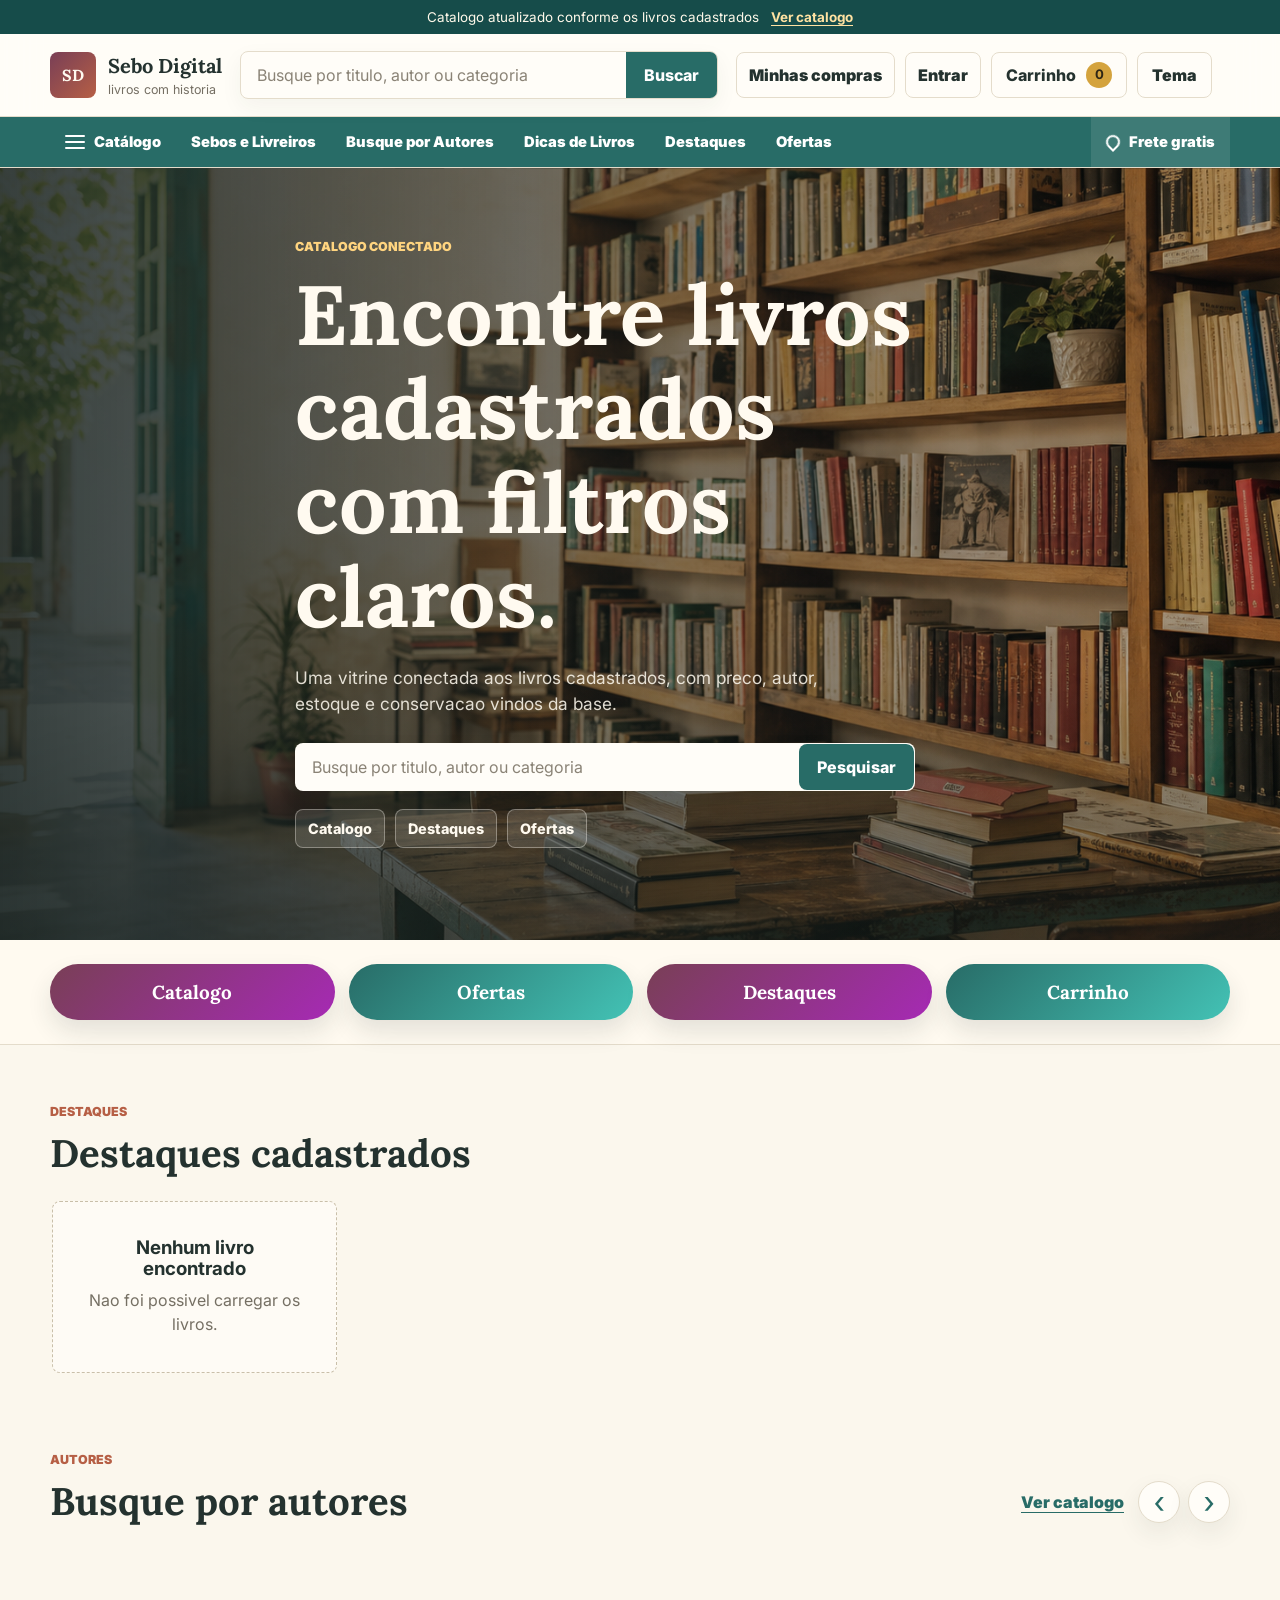
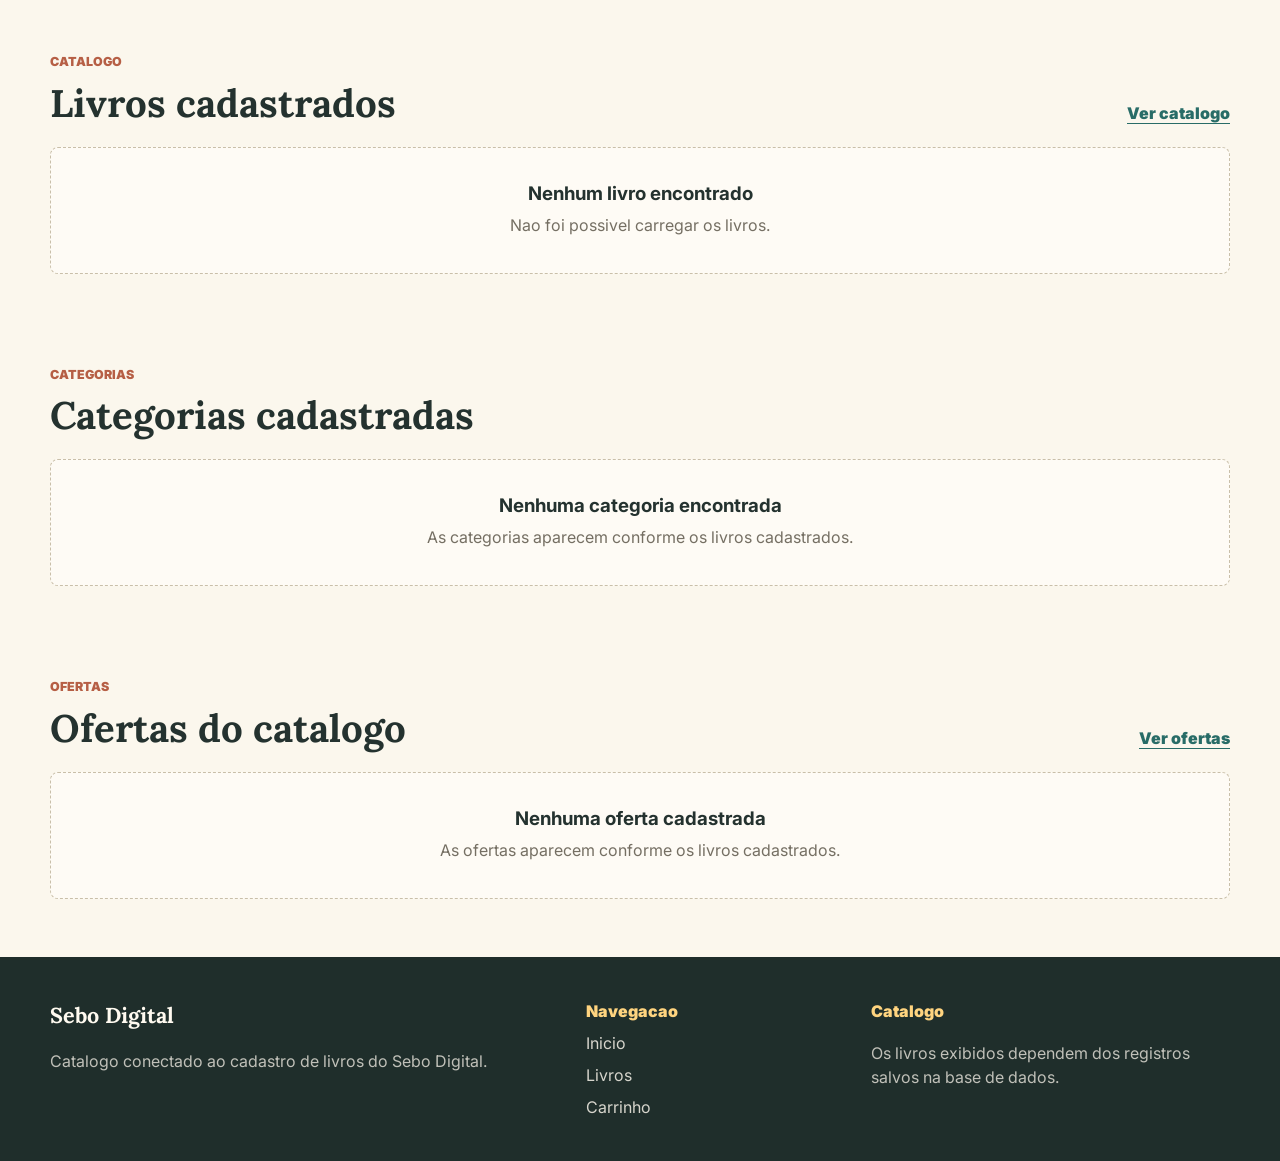
==== commit bda9557c: "feat: adiciona checkout compras e rastreamento" ====
--- a/index.html
+++ b/index.html
@@ -43,13 +43,12 @@
       </button>
 
       <div class="header-actions">
-        <a class="wishlist-link" href="login.html?next=listas">Minhas listas</a>
+        <a class="wishlist-link" href="compras.html">Minhas compras</a>
         <div class="account-menu" data-account-menu>
           <a class="account-trigger" href="login.html" aria-haspopup="true" aria-expanded="false" data-account-trigger>Entrar</a>
           <div class="account-dropdown" role="menu">
             <a href="login.html">Acessar ou criar conta</a>
-            <a href="login.html?next=pedidos">Meus pedidos</a>
-            <a href="login.html?next=conta">Minha conta</a>
+            <a href="compras.html">Minhas compras</a>
           </div>
         </div>
         <a class="cart-link" href="carrinho.html" aria-label="Ver carrinho">
--- a/assets/css/styles.css
+++ b/assets/css/styles.css
@@ -159,6 +159,7 @@
 body {
   margin: 0;
   min-width: 320px;
+  overflow-x: hidden;
   background: var(--paper);
   color: var(--ink);
   font-family: Inter, system-ui, -apple-system, BlinkMacSystemFont, "Segoe UI", sans-serif;
@@ -446,6 +447,10 @@
 .account-dropdown button:hover {
   background: #fffaf0;
   color: var(--teal);
+}
+
+.account-dropdown [data-logout] {
+  color: var(--clay);
 }
 
 .cart-link {
@@ -1968,6 +1973,407 @@
   margin: 0;
   color: var(--muted);
   font-size: 0.9rem;
+}
+
+.checkout-form {
+  display: grid;
+  gap: 14px;
+  margin-top: 6px;
+  padding-top: 18px;
+  border-top: 1px solid var(--line);
+}
+
+.checkout-form h3 {
+  font-family: Inter, system-ui, sans-serif;
+  font-size: 1rem;
+}
+
+.checkout-location-grid {
+  display: grid;
+  grid-template-columns: minmax(0, 1fr) 68px;
+  gap: 10px;
+}
+
+.checkout-disclaimer {
+  margin: 0;
+  padding: 10px 12px;
+  border-radius: var(--radius);
+  background: var(--surface-muted);
+  color: var(--muted);
+  font-size: 0.78rem;
+}
+
+.quantity-control button:disabled {
+  cursor: not-allowed;
+  opacity: 0.42;
+}
+
+.cart-item-info small {
+  display: block;
+  margin-top: 5px;
+  color: var(--muted);
+}
+
+.purchases-page {
+  display: grid;
+  gap: 30px;
+  padding-bottom: 64px;
+}
+
+.loading-state {
+  min-height: 240px;
+  display: grid;
+  place-items: center;
+  color: var(--muted);
+  font-weight: 800;
+}
+
+.purchases-heading {
+  display: flex;
+  align-items: end;
+  justify-content: space-between;
+  gap: 20px;
+}
+
+.purchases-heading h2,
+.order-detail h2 {
+  font-size: clamp(1.65rem, 3vw, 2.35rem);
+}
+
+.purchases-login,
+.purchases-empty {
+  min-height: 300px;
+}
+
+.purchases-login .primary-button,
+.purchases-empty .primary-button {
+  width: fit-content;
+  margin: 20px auto 0;
+}
+
+.order-list {
+  display: grid;
+  gap: 16px;
+}
+
+.order-card,
+.order-detail {
+  border: 1px solid var(--line);
+  border-radius: 14px;
+  background: var(--surface);
+  box-shadow: 0 12px 34px rgba(36, 50, 47, 0.08);
+}
+
+.order-card {
+  padding: 20px;
+}
+
+.order-card.is-selected {
+  border-color: rgba(40, 108, 103, 0.55);
+  box-shadow: 0 0 0 2px rgba(40, 108, 103, 0.1);
+}
+
+.order-card-top,
+.order-card-body,
+.order-detail-header,
+.tracking-heading {
+  display: flex;
+  align-items: center;
+  justify-content: space-between;
+  gap: 18px;
+}
+
+.order-card-top {
+  padding-bottom: 15px;
+  border-bottom: 1px solid var(--line);
+}
+
+.order-card-top > div {
+  display: grid;
+  gap: 3px;
+}
+
+.order-card-top span,
+.order-detail-header p,
+.tracking-heading small {
+  color: var(--muted);
+}
+
+.order-card-body {
+  padding-top: 16px;
+}
+
+.order-card-items {
+  display: flex;
+  align-items: center;
+  min-width: 0;
+}
+
+.order-card-items p {
+  margin: 0 0 0 12px;
+  color: var(--ink-soft);
+}
+
+.order-mini-cover {
+  display: grid;
+  place-items: center;
+  width: 48px;
+  height: 62px;
+  margin-right: -10px;
+  overflow: hidden;
+  border: 2px solid var(--surface);
+  border-radius: 6px;
+  background: linear-gradient(135deg, var(--teal), var(--clay));
+  color: #fff;
+  font-size: 0.72rem;
+  font-weight: 900;
+}
+
+.order-mini-cover img,
+.order-product-cover img {
+  width: 100%;
+  height: 100%;
+  object-fit: cover;
+}
+
+.order-card-summary {
+  display: flex;
+  align-items: center;
+  gap: 18px;
+}
+
+.order-card-summary > strong {
+  font-size: 1.08rem;
+}
+
+.order-card-summary .primary-button {
+  min-height: 42px;
+}
+
+.order-status {
+  display: inline-flex;
+  align-items: center;
+  min-height: 32px;
+  padding: 6px 11px;
+  border-radius: 999px;
+  background: rgba(40, 108, 103, 0.12);
+  color: var(--teal);
+  font-size: 0.78rem;
+  font-weight: 900;
+  white-space: nowrap;
+}
+
+.status-entregue {
+  background: rgba(82, 138, 67, 0.15);
+  color: #4b7e3f;
+}
+
+.status-em-transporte,
+.status-enviado {
+  background: rgba(212, 163, 61, 0.16);
+  color: #926b17;
+}
+
+.order-detail {
+  display: grid;
+  gap: 26px;
+  padding: clamp(22px, 4vw, 36px);
+}
+
+.order-success {
+  display: grid;
+  gap: 3px;
+  padding: 14px 16px;
+  border: 1px solid rgba(40, 108, 103, 0.28);
+  border-radius: var(--radius);
+  background: rgba(40, 108, 103, 0.1);
+  color: var(--teal);
+}
+
+.order-success span {
+  color: var(--ink-soft);
+}
+
+.order-detail-header > div {
+  display: grid;
+  gap: 4px;
+}
+
+.order-detail-header p {
+  margin: 0;
+}
+
+.tracking-panel {
+  display: grid;
+  gap: 20px;
+  padding: 20px;
+  border: 1px solid var(--line);
+  border-radius: 12px;
+  background: var(--surface-muted);
+}
+
+.tracking-heading > div {
+  display: grid;
+  gap: 2px;
+}
+
+.tracking-heading span {
+  color: var(--muted);
+  font-size: 0.75rem;
+  font-weight: 900;
+  text-transform: uppercase;
+}
+
+.tracking-steps {
+  display: grid;
+  grid-template-columns: repeat(6, minmax(0, 1fr));
+  margin: 0;
+  padding: 0;
+  list-style: none;
+}
+
+.tracking-steps li {
+  position: relative;
+  display: grid;
+  justify-items: center;
+  gap: 9px;
+  color: var(--muted);
+  font-size: 0.7rem;
+  text-align: center;
+}
+
+.tracking-steps li::before {
+  content: "";
+  position: absolute;
+  top: 8px;
+  left: 0;
+  width: 100%;
+  height: 3px;
+  background: var(--line);
+}
+
+.tracking-steps li:first-child::before {
+  left: 50%;
+  width: 50%;
+}
+
+.tracking-steps li:last-child::before {
+  width: 50%;
+}
+
+.tracking-dot {
+  position: relative;
+  z-index: 1;
+  width: 18px;
+  height: 18px;
+  border: 4px solid var(--surface-muted);
+  border-radius: 50%;
+  background: var(--line);
+  box-shadow: 0 0 0 1px var(--line);
+}
+
+.tracking-steps li.is-complete::before,
+.tracking-steps li.is-current::before,
+.tracking-steps li.is-complete .tracking-dot {
+  background: var(--teal);
+}
+
+.tracking-steps li.is-current .tracking-dot {
+  background: var(--gold);
+  box-shadow: 0 0 0 3px rgba(212, 163, 61, 0.22);
+}
+
+.tracking-steps li.is-complete,
+.tracking-steps li.is-current {
+  color: var(--ink);
+}
+
+.order-detail-grid {
+  display: grid;
+  grid-template-columns: repeat(2, minmax(0, 1fr));
+  gap: 16px;
+}
+
+.order-info-panel,
+.order-products {
+  padding: 20px;
+  border: 1px solid var(--line);
+  border-radius: 12px;
+}
+
+.order-info-panel h3,
+.order-products h3 {
+  font-family: Inter, system-ui, sans-serif;
+  font-size: 1rem;
+}
+
+.order-info-panel > p {
+  margin: 10px 0 0;
+  color: var(--ink-soft);
+}
+
+.order-info-panel dl {
+  display: grid;
+  gap: 10px;
+  margin: 18px 0 0;
+}
+
+.order-info-panel dl div {
+  display: flex;
+  justify-content: space-between;
+  gap: 12px;
+}
+
+.order-info-panel dt {
+  color: var(--muted);
+}
+
+.order-info-panel dd {
+  margin: 0;
+  font-weight: 800;
+  text-align: right;
+}
+
+.order-total-line {
+  padding-top: 10px;
+  border-top: 1px solid var(--line);
+}
+
+.order-products {
+  display: grid;
+  gap: 12px;
+}
+
+.order-product {
+  display: grid;
+  grid-template-columns: 54px minmax(0, 1fr) auto;
+  gap: 14px;
+  align-items: center;
+  padding-top: 12px;
+  border-top: 1px solid var(--line);
+}
+
+.order-product-cover {
+  display: grid;
+  place-items: center;
+  width: 54px;
+  height: 70px;
+  overflow: hidden;
+  border-radius: 6px;
+  background: linear-gradient(135deg, var(--wine), var(--teal));
+  color: #fff;
+  font-size: 0.72rem;
+  font-weight: 900;
+}
+
+.order-product > div {
+  display: grid;
+  gap: 3px;
+}
+
+.order-product span,
+.order-product small {
+  color: var(--muted);
 }
 
 .toast {
@@ -2112,6 +2518,10 @@
   color: var(--muted);
 }
 
+[data-auth-guest][hidden] {
+  display: none;
+}
+
 .social-login {
   display: grid;
   justify-items: center;
@@ -2155,6 +2565,13 @@
 .social-button:hover {
   border-color: rgba(40, 108, 103, 0.42);
   color: var(--teal);
+}
+
+.social-button:disabled {
+  cursor: not-allowed;
+  opacity: 0.58;
+  border-color: var(--line);
+  color: var(--muted);
 }
 
 .social-logo {
@@ -2304,7 +2721,8 @@
   .catalog-layout,
   .cart-layout,
   .book-detail,
-  .split-section {
+  .split-section,
+  .order-detail-grid {
     grid-template-columns: 1fr;
   }
 
@@ -2348,83 +2766,268 @@
     --shell: min(100% - 22px, 1180px);
   }
 
+  .site-header {
+    position: sticky;
+    backdrop-filter: blur(14px);
+  }
+
   .top-strip {
-    justify-content: flex-start;
-    overflow-x: auto;
+    justify-content: center;
+    min-height: 28px;
+    padding: 4px 12px;
+    overflow: hidden;
+    font-size: 0.68rem;
+    line-height: 1.2;
+    text-align: center;
     white-space: nowrap;
   }
 
+  .top-strip span {
+    overflow: hidden;
+    text-overflow: ellipsis;
+  }
+
+  .top-strip a {
+    display: none;
+  }
+
   .header-main {
-    gap: 12px;
-    min-height: 76px;
+    grid-template-columns: minmax(0, 1fr) auto;
+    gap: 10px;
+    min-height: 0;
+    padding: 10px 0;
+  }
+
+  .brand {
+    grid-column: 1;
+    grid-row: 1;
+    min-width: 0;
+  }
+
+  .menu-toggle {
+    grid-column: 2;
+    grid-row: 1;
+  }
+
+  .header-actions {
+    grid-column: 1 / -1;
+    grid-row: 2;
+    display: grid;
+    grid-template-columns: repeat(3, minmax(0, 1fr));
+    width: 100%;
+    gap: 6px;
+  }
+
+  .header-search {
+    grid-column: 1 / -1;
+    grid-row: 3;
+    order: initial;
+  }
+
+  body[data-page="home"] .header-search {
+    display: none;
+  }
+
+  .site-nav.is-open {
+    position: absolute;
+    inset: 100% 0 auto;
+    max-height: calc(100dvh - 196px);
+    overflow-y: auto;
+    overscroll-behavior: contain;
+    border-top: 1px solid rgba(255, 255, 255, 0.18);
+    box-shadow: 0 18px 34px rgba(13, 25, 23, 0.3);
+  }
+
+  body[data-page="home"] .site-nav.is-open {
+    max-height: calc(100dvh - 140px);
   }
 
   .brand-mark {
+    width: 40px;
+    height: 40px;
+  }
+
+  .brand strong {
+    font-size: 1.05rem;
+  }
+
+  .brand small {
+    font-size: 0.7rem;
+  }
+
+  .menu-toggle {
     width: 42px;
     height: 42px;
-  }
-
-  .brand strong {
-    font-size: 1.08rem;
+    padding: 9px;
+  }
+
+  .menu-toggle span {
+    transform-origin: center;
+    transition: transform 160ms ease, opacity 160ms ease;
+  }
+
+  .menu-toggle[aria-expanded="true"] span:nth-child(1) {
+    transform: translateY(7px) rotate(45deg);
+  }
+
+  .menu-toggle[aria-expanded="true"] span:nth-child(2) {
+    opacity: 0;
+  }
+
+  .menu-toggle[aria-expanded="true"] span:nth-child(3) {
+    transform: translateY(-7px) rotate(-45deg);
   }
 
   .cart-link {
-    width: 46px;
-    padding: 0;
+    width: 100%;
+    min-width: 0;
+    padding: 0 10px;
   }
 
   .cart-link span {
-    display: none;
+    display: inline;
   }
 
   .wishlist-link {
     display: none;
   }
 
+  .account-trigger,
+  .cart-link,
+  .theme-trigger {
+    min-height: 40px;
+  }
+
   .account-trigger {
-    min-width: 68px;
+    width: 100%;
+    min-width: 0;
     padding: 0 10px;
   }
 
   .account-dropdown {
-    right: -56px;
+    left: 0;
+    right: auto;
+    max-width: calc(100vw - 22px);
+  }
+
+  .theme-menu,
+  .account-menu {
+    min-width: 0;
+  }
+
+  .theme-trigger {
+    width: 100%;
+    min-width: 0;
+    padding: 0 10px;
   }
 
   .home-hero {
-    min-height: 500px;
+    min-height: min(590px, calc(100svh - 130px));
+    align-items: center;
+  }
+
+  .hero-media {
+    background-position: 58% center;
+  }
+
+  .home-hero::after {
+    background:
+      linear-gradient(90deg, rgba(20, 31, 29, 0.9), rgba(20, 31, 29, 0.62) 72%, rgba(20, 31, 29, 0.35)),
+      linear-gradient(0deg, rgba(20, 31, 29, 0.48), transparent 42%);
   }
 
   .hero-content {
-    padding: 48px 0 64px;
+    padding: 42px 0 52px;
   }
 
   .hero-content h1 {
-    font-size: clamp(2.1rem, 12vw, 3.25rem);
+    max-width: 12ch;
+    font-size: clamp(2rem, 9.5vw, 2.75rem);
+    line-height: 1.04;
+    text-wrap: balance;
+  }
+
+  .hero-copy {
+    margin: 18px 0 22px;
+    font-size: 0.98rem;
+    line-height: 1.55;
   }
 
   .hero-search,
   .header-search {
-    grid-template-columns: 1fr;
+    grid-template-columns: minmax(0, 1fr) auto;
   }
 
   .hero-search button,
   .header-search button {
     border-radius: 0;
+    padding-inline: 14px;
+  }
+
+  .hero-search input,
+  .header-search input {
+    min-width: 0;
+    padding-inline: 13px;
+    font-size: 0.92rem;
+  }
+
+  .hero-quick-links {
+    gap: 8px;
+    margin-top: 14px;
+  }
+
+  .hero-quick-links a {
+    min-height: 34px;
+    padding: 7px 10px;
+    font-size: 0.82rem;
   }
 
   .content-section {
     padding: 42px 0;
+  }
+
+  .section-heading h2,
+  .page-title h1 {
+    font-size: clamp(1.8rem, 8vw, 2.4rem);
   }
 
   .book-grid,
   .catalog-grid,
   .category-grid,
-  .promo-actions,
   .offer-grid,
   .info-grid {
     grid-template-columns: 1fr;
   }
 
+  .promo-actions {
+    display: grid;
+    grid-auto-flow: column;
+    grid-auto-columns: minmax(132px, 44vw);
+    grid-template-columns: none;
+    gap: 10px;
+    padding-bottom: 8px;
+    overflow-x: auto;
+    overscroll-behavior-inline: contain;
+    scroll-snap-type: x mandatory;
+    scrollbar-width: none;
+    -webkit-overflow-scrolling: touch;
+  }
+
+  .promo-actions::-webkit-scrollbar {
+    display: none;
+  }
+
+  .promo-pill {
+    min-height: 48px;
+    padding: 0 14px;
+    font-size: 1rem;
+    scroll-snap-align: start;
+  }
+
+  .shelf-controls {
+    display: none;
+  }
+
   .author-actions {
     gap: 10px;
   }
@@ -2435,11 +3038,16 @@
 
   .author-strip {
     grid-auto-columns: minmax(124px, 142px);
+    overflow-x: auto;
+    scroll-snap-type: x mandatory;
+    scrollbar-width: none;
+    -webkit-overflow-scrolling: touch;
   }
 
   .author-chip {
     min-height: 176px;
     padding: 14px 10px;
+    scroll-snap-align: start;
   }
 
   .author-chip .author-avatar {
@@ -2452,13 +3060,16 @@
     gap: 16px;
   }
 
-  .promo-pill {
-    min-height: 50px;
-    font-size: 1.02rem;
-  }
-
   .book-shelf {
     grid-auto-columns: minmax(230px, 82vw);
+    overflow-x: auto;
+    scroll-snap-type: x mandatory;
+    scrollbar-width: none;
+    -webkit-overflow-scrolling: touch;
+  }
+
+  .book-shelf .book-card {
+    scroll-snap-align: start;
   }
 
   .book-cover {
@@ -2480,6 +3091,47 @@
     justify-items: stretch;
   }
 
+  .checkout-location-grid {
+    grid-template-columns: minmax(0, 1fr) 64px;
+  }
+
+  .purchases-heading,
+  .order-card-top,
+  .order-card-body,
+  .order-detail-header,
+  .tracking-heading {
+    align-items: flex-start;
+    flex-direction: column;
+  }
+
+  .order-card-summary {
+    width: 100%;
+    justify-content: space-between;
+  }
+
+  .order-card-summary .primary-button {
+    width: auto;
+  }
+
+  .tracking-steps {
+    grid-template-columns: none;
+    grid-auto-flow: column;
+    grid-auto-columns: 112px;
+    justify-content: start;
+    padding: 3px 2px 10px;
+    overflow-x: auto;
+    overscroll-behavior-inline: contain;
+    scrollbar-width: thin;
+  }
+
+  .order-product {
+    grid-template-columns: 48px minmax(0, 1fr);
+  }
+
+  .order-product > strong {
+    grid-column: 2;
+  }
+
   .detail-buy {
     grid-template-columns: 1fr;
   }
@@ -2512,16 +3164,78 @@
   }
 
   .header-main {
-    grid-template-columns: 1fr auto auto;
+    grid-template-columns: minmax(0, 1fr) auto;
   }
 
   .header-actions {
-    gap: 8px;
+    gap: 5px;
   }
 
   .account-trigger {
-    min-width: 58px;
-    font-size: 0.88rem;
+    font-size: 0.82rem;
+  }
+
+  .cart-link,
+  .theme-trigger {
+    font-size: 0.82rem;
+  }
+
+  .cart-link {
+    gap: 6px;
+  }
+
+  .cart-link strong {
+    min-width: 23px;
+    height: 23px;
+    padding: 0 5px;
+  }
+
+  .hero-content h1 {
+    font-size: clamp(1.9rem, 9.5vw, 2.25rem);
+  }
+
+  .hero-search button,
+  .header-search button {
+    padding-inline: 11px;
+    font-size: 0.86rem;
+  }
+
+  .hero-search input,
+  .header-search input {
+    padding-inline: 11px;
+    font-size: 0.86rem;
+  }
+
+  .hero-search input::placeholder,
+  .header-search input::placeholder {
+    font-size: 0.82rem;
+  }
+
+  .order-card {
+    padding: 16px;
+  }
+
+  .order-card-summary {
+    align-items: stretch;
+    flex-direction: column;
+  }
+
+  .order-card-summary .primary-button {
+    width: 100%;
+  }
+
+  .order-card-items p {
+    font-size: 0.86rem;
+  }
+
+  .order-detail {
+    padding: 18px;
+  }
+
+  .tracking-panel,
+  .order-info-panel,
+  .order-products {
+    padding: 16px;
   }
 
   .reading-note,
